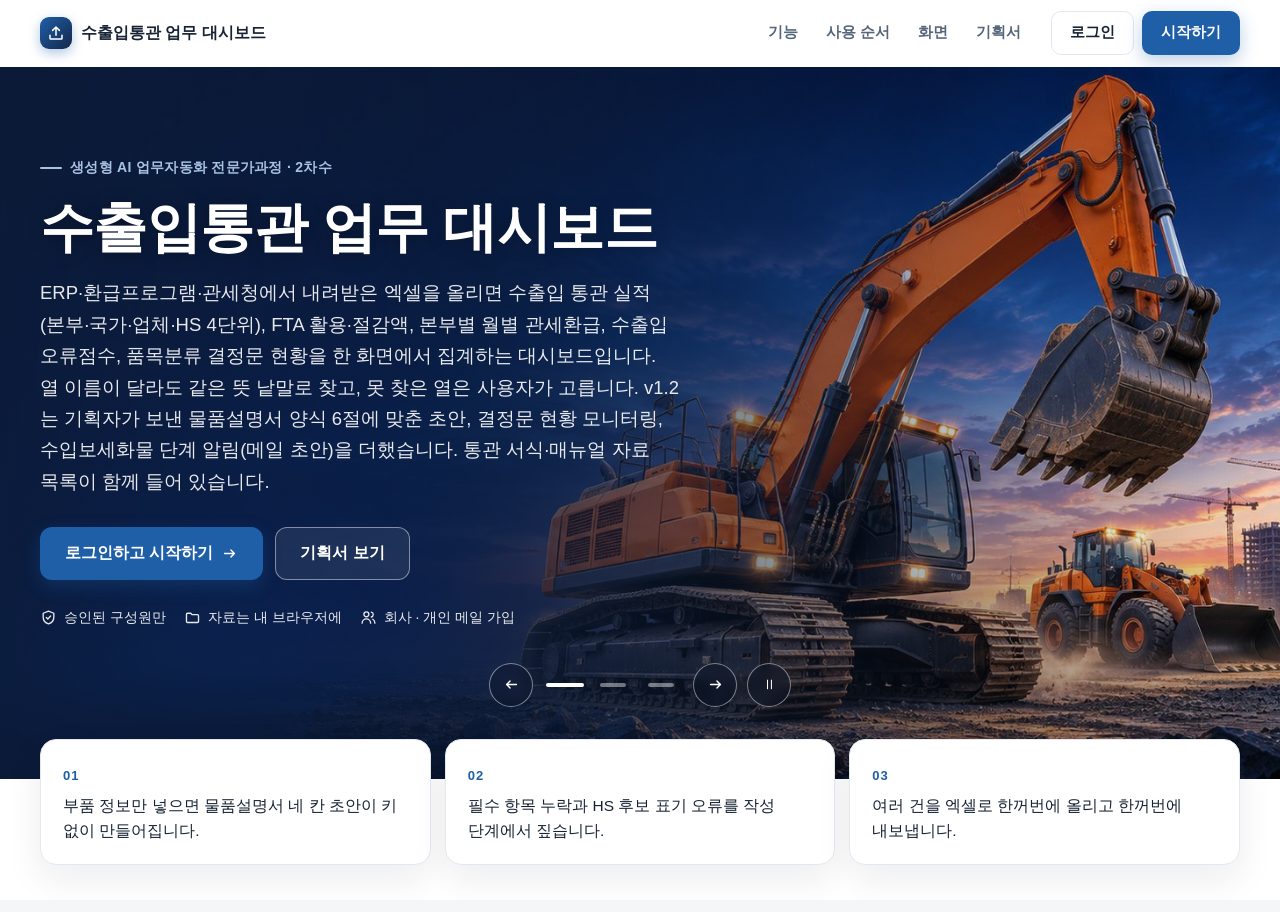
==== index.html @ e9806c6c "마무리: 로그인 · 게시판 · 첫 화면(판 2026-11-13.1) · 개발 자료 전체 Co-Authored-By: Claude Fable 5.2 <noreply@anthropic" ====
<!DOCTYPE html>
<html lang="ko">
<head>
<meta charset="UTF-8">
<meta name="viewport" content="width=device-width, initial-scale=1.0">
<title>물품설명서 작성 자동화 — 품목분류 질의용 초안</title>
<meta name="description" content="부품 정보를 입력하거나 엑셀로 여러 건 올리면 품목분류 질의용 물품설명서(품명 / 구조 및 형태 / 기능 및 용도 / 성분(함량) 및 제조공정 / 제출서류 목록 / 품목분류 의견) 초안을 만들고 누락 항목을 점검합니다. 파일은 브라우저 안에서만 처리합니다.">
<link rel="icon" href="favicon.svg" type="image/svg+xml">
<link rel="canonical" href="https://aebonlee.github.io/build-2611-07/">
<meta name="robots" content="index,follow">
<meta property="og:type" content="website">
<meta property="og:site_name" content="생성형 AI 업무자동화 전문가과정 · 2차수">
<meta property="og:url" content="https://aebonlee.github.io/build-2611-07/">
<meta property="og:title" content="물품설명서 작성 자동화 — 생성형 AI 업무자동화 전문가과정 2차수">
<meta property="og:description" content="부품 정보를 넣으면 품목분류 질의용 물품설명서 초안과 누락 점검, 인쇄용 양식·엑셀을 만듭니다.">
<meta property="og:image" content="https://aebonlee.github.io/build-2611-07/og-index.png">
<meta property="og:image:width" content="1200">
<meta property="og:image:height" content="630">
<meta property="og:locale" content="ko_KR">
<meta name="twitter:card" content="summary_large_image">
<link rel="stylesheet" href="css/style.css">
<link rel="stylesheet" href="css/app.css">
<!-- auth-kit: 로그인 전에는 도구 화면을 감춘다(js/auth.js 가 판정 뒤 푼다) -->
<script>document.documentElement.classList.add('auth-lock')</script>
<link rel="stylesheet" href="css/auth.css?v=2026-11-13.1">
<link rel="stylesheet" href="css/board.css?v=2026-11-13.1">
<link rel="stylesheet" href="css/kit-build.css?v=2026-11-13.1">
<!-- /auth-kit -->
</head>
<body>

<nav class="topnav" aria-label="주요 메뉴">
  <div class="topnav-inner">
    <a class="topnav-brand" href="dashboard.html">수출입통관 업무 대시보드 <small>build-2611-07 · 기획 최창섭</small></a>
    <ul class="topnav-links">
      <li><a href="dashboard.html">대시보드</a></li>
      <li><a href="tracking.html">화물 추적</a></li>
      <li><a href="errors.html">오류점수</a></li>
      <li><a href="index.html" class="active" aria-current="page">물품설명서</a></li>
      <li><a href="library.html">자료 목록</a></li>
      <li><a href="guide.html">사용법</a></li>
      <li><a href="plan.html">기획서</a></li>
    </ul>
  </div>
</nav>

<header class="hero"><div class="wrap">
  <div class="eyebrow">생성형 AI 업무자동화 전문가과정 · 2차수 · 프로젝트 07</div>
  <h1>물품설명서 작성 자동화</h1>
  <p>부품 정보를 넣거나 엑셀로 여러 건 올리면 <b>품목분류 질의용 물품설명서</b> 초안을 만듭니다.
     물품설명서 양식 6절(품명 / 구조 및 형태 / 기능 및 용도 / 성분(함량) 및 제조공정 / 제출서류 목록 / 품목분류 의견)에 맞춰 초안을 채우고 <b>빠진 정보</b>를 짚어 줍니다.
     HS 코드는 <b>후보</b>로만 적습니다. 최종 판단은 담당자가 합니다.</p>
</div></header>

<main><div class="wrap">

<div class="note lead-link" id="lead-dash"><b>수출입통관 업무 대시보드</b> — ERP·환급·관세청 엑셀을 올려 수출입 통관 실적, FTA 절감액, 관세환급, 오류점수, 품목분류 결정문 현황을 한 화면에서 봅니다.
  <a href="dashboard.html">대시보드 열기</a> · <a href="dashboard.html#example" id="go-dash-sample">예제 대시보드 바로 보기</a> · <a href="tracking.html">v1.2 수입보세화물 추적(단계 알림 메일 초안)</a> · <a href="library.html">통관 서식·매뉴얼 자료 목록</a></div>

<section id="s-input" class="card">
  <h2 style="margin-top:0">1. 부품 정보를 넣으세요</h2>
  <p class="sub">엑셀(.xlsx) 한 장에 부품 한 건이 한 줄입니다. 양식을 내려받아 채우거나, 예제로 먼저 해 보세요.</p>
  <label class="drop" id="drop">
    <input type="file" id="file" accept=".xlsx,.xls,.csv">
    <b>엑셀 파일을 끌어다 놓거나 눌러서 고르세요</b>
    <span>파일은 서버로 올라가지 않습니다 · 브라우저 안에서만 처리합니다</span>
  </label>
  <div class="btnrow">
    <button class="btn primary" id="btn-sample">예제로 해보기</button>
    <button class="btn" id="btn-template">빈 양식 내려받기</button>
    <button class="btn" id="btn-new">한 건 직접 입력</button>
  </div>
  <div id="data-status"></div>
  <div id="items"></div>
</section>

<section id="s-draft" class="card" hidden>
  <h2 style="margin-top:0">2. 물품설명서 초안</h2>
  <div class="ctrl">
    <label>부품 <select id="pick"></select></label>
    <span class="sub" id="pick-info"></span>
  </div>
  <div id="check"></div>

  <details class="box" id="edit-box">
    <summary>부품 정보 고치기</summary>
    <div class="fgrid" id="fields"></div>
  </details>

  <details class="box">
    <summary>문체 맞추기 — 과거 작성 사례 붙여넣기</summary>
    <p class="sub">예전에 쓴 물품설명서 문장을 붙여 넣으면 문장 끝맺음(…입니다 / …이다 / …임·함)을 따라 씁니다.
       내용은 옮기지 않고 문체만 참고합니다.</p>
    <textarea id="example" rows="5" placeholder="예: 본 물품은 굴착기 붐에 장착되는 실린더 커버임. 강판을 프레스 성형 후 도장함."></textarea>
    <div class="ctrl">
      <label>문체 <select id="style">
        <option value="auto">사례에서 자동</option>
        <option value="nida">…입니다</option>
        <option value="ida">…이다</option>
        <option value="ham">…임·함</option>
      </select></label>
      <span class="sub" id="style-info"></span>
      <button class="btn" id="btn-ex-sample" type="button">가상 사례 넣어 보기</button>
    </div>
  </details>

  <details class="box">
    <summary>양식 칸 이름 바꾸기</summary>
    <p class="sub">기본 칸 이름은 기획자가 보낸 물품설명서 양식(2026-11-04)의 6절 가운데 2~6절입니다(1절 품명은 머리글로 찍습니다). 공식 서식을 이 도구가 정한 것은 아닙니다.
       양식이 바뀌면 칸 이름을 여기서 바꿀 수 있습니다. 바꾼 이름은 이 브라우저에 저장됩니다.</p>
    <div class="fgrid" id="labels"></div>
    <div class="btnrow"><button class="btn" id="btn-labels-reset" type="button">기본 이름으로</button></div>
  </details>

  <div id="sections"></div>
</section>

<section id="s-ai" class="card" hidden>
  <h2 style="margin-top:0">3. AI 로 다듬기 (선택)</h2>
  <p class="sub">키가 없어도 위 규칙 초안은 그대로 씁니다. AI 는 문장을 다듬고 빠진 정보를 짚는 보조입니다.</p>
  <div class="ctrl">
    <label>제공자 <select id="ai-provider">
      <option value="openai">OpenAI · gpt-4o-mini</option>
      <option value="anthropic">Anthropic · claude-haiku-5-5</option>
    </select></label>
    <label>API 키 <input type="password" id="ai-key" autocomplete="off" placeholder="sk-…"></label>
    <span class="sub">키는 이 브라우저에만 저장됩니다.</span>
  </div>
  <div class="warn">
    <b>보내기 전에 확인하세요.</b> 지금 고른 부품의 정보와 초안, 붙여 넣은 사례가 외부 AI 서비스로 전송됩니다.
    사내 보안 규정상 외부 전송이 허용된 자료인지 먼저 확인해 주세요.
    <label class="chk"><input type="checkbox" id="ai-agree"> 외부로 보내도 되는 자료임을 확인했습니다</label>
  </div>
  <div class="btnrow"><button class="btn primary" id="btn-ai" disabled>이 부품 AI 로 다듬기</button></div>
  <div id="ai-out"></div>
</section>

<section id="s-out" class="card" hidden>
  <h2 style="margin-top:0">4. 내보내기</h2>
  <p class="sub">고친 문장과 반영한 AI 문장이 그대로 들어갑니다. 누락 항목과 확인할 점도 함께 남습니다.</p>
  <div class="btnrow">
    <button class="btn green" id="btn-xlsx">엑셀로 내보내기</button>
    <button class="btn green" id="btn-docx">워드(.docx)로 내보내기</button>
    <button class="btn" id="btn-preview">인쇄용 양식 보기 (전체)</button>
    <button class="btn" id="btn-print">인쇄하기</button>
  </div>
  <label class="chk" style="display:flex;gap:8px;align-items:center;margin:10px 0 0;font-size:13.5px"><input type="checkbox" id="docx-guide" checked> 워드 파일에 양식의 작성 안내 줄(☞ …)을 넣기</label>
  <p class="sub" style="margin-top:6px">워드 파일은 보내 주신 물품설명서 양식과 같은 짜임(제목 · 1~6절 · 작성 안내)이며 부품마다 새 쪽에서 시작합니다. 받은 뒤 사진 · 도면을 붙이고 문장을 다듬어 쓰세요.</p>
  <div id="preview" class="preview"></div>
</section>

</div></main>

<footer><div class="wrap">
  생성형 AI 업무자동화 전문가과정 2차수 · 프로젝트 07 · 기획 최창섭 ·
  예제 데이터는 실제 사내 데이터가 아닙니다 · 품목분류 의견은 초안이며 최종 판단은 담당자가 합니다.
</div></footer>

<script src="lib/xlsx.full.min.js"></script>
<script src="js/engine.js"></script>
<script src="js/app.js"></script>
<!-- auth-kit: 로그인 · 사용 신청 · 승인 · 게시판(키트 정본 data10-00/kit/auth, 적용 build-2611-00/tools/kit) -->
<script src="vendor/supabase.js?v=2026-11-13.1"></script>
<script src="js/auth-config.js?v=2026-11-13.1"></script>
<script src="js/kit-build.js?v=2026-11-13.1"></script>
<script src="js/board.js?v=2026-11-13.1"></script>
<script src="js/auth.js?v=2026-11-13.1"></script>
<!-- /auth-kit -->
</body>
</html>
---- css/style.css ----
:root{
  --bg:#f4f6f8; --card:#fff; --ink:#152232; --sub:#5b6b7b; --line:#dde4ea;
  --brand:#154b6e; --brand-deep:#0d3350; --accent:#0b6e99;
  --ok:#0a6045; --warn:#7a4f00; --danger:#c8341f;
  --wrap:1320px; --pad:24px;
}
@media (max-width:640px){ :root{ --pad:16px; } }
*{box-sizing:border-box; margin:0; padding:0;}
html,body{background:var(--bg); color:var(--ink);
  font-family:"Pretendard","Apple SD Gothic Neo","Malgun Gothic",sans-serif;}
body{font-size:15px; line-height:1.65; word-break:keep-all; overflow-wrap:break-word;}

/* 상단 바는 고정 — 표를 아래로 훑는 동안에도 조작부가 보여야 한다.
   sticky 가 아니라 fixed 다: 조상에 overflow 가 걸리면 sticky 는 조용히 죽는다. */
.topnav{position:fixed; top:0; left:0; right:0; z-index:40;
  background:var(--brand-deep); border-bottom:1px solid rgba(255,255,255,.12);}
.topnav-inner{display:flex; align-items:center; justify-content:space-between;
  gap:20px; max-width:var(--wrap); margin:0 auto; padding:0 var(--pad); min-height:56px;}
.topnav-brand{display:flex; align-items:center; min-height:56px; color:#fff;
  font-weight:750; font-size:14.5px; text-decoration:none; white-space:nowrap;}
.topnav-brand small{font-weight:400; opacity:.7; font-size:12px; margin-left:8px;}
.topnav-links{display:flex; align-items:center; gap:2px; list-style:none; margin:0; padding:0;
  overflow-x:auto; scrollbar-width:none;}
.topnav-links::-webkit-scrollbar{display:none;}
.topnav-links a{display:flex; align-items:center; min-height:56px; padding:0 12px;
  color:rgba(255,255,255,.82); text-decoration:none; font-size:13.5px; font-weight:600;
  white-space:nowrap; border-bottom:2px solid transparent;}
.topnav-links a:hover{color:#fff;}
.topnav-links a.active{color:#fff; border-bottom-color:#7ec8a0;}
@media (max-width:860px){
  .topnav-inner{gap:10px; padding:0 14px; min-height:52px;}
  .topnav-brand{min-height:52px; font-size:13.5px;} .topnav-brand small{display:none;}
  .topnav-links a{min-height:52px; padding:0 9px; font-size:13px;}
}

.hero{background:linear-gradient(180deg,var(--brand-deep),var(--brand)); color:#fff;
  padding:52px 0 38px; margin-top:56px;}
@media (max-width:860px){ .hero{margin-top:52px; padding:38px 0 28px;} }
.hero .eyebrow{font-size:12.5px; letter-spacing:.08em; opacity:.75; margin-bottom:9px;}
.hero h1{font-size:27px; line-height:1.3; font-weight:750; margin-bottom:11px;}
.hero p{max-width:66ch; color:rgba(255,255,255,.86); font-size:14.5px;}
main{padding:34px 0 60px;}
.wrap{max-width:var(--wrap); margin:0 auto; padding:0 var(--pad);}

h2{font-size:19px; font-weight:700; margin:32px 0 8px;}
main > .wrap > :first-child{margin-top:0;}
p{margin:0 0 13px;} .sub{color:var(--sub); font-size:14px;}
code{font-family:ui-monospace,SFMono-Regular,Menlo,monospace; font-size:.92em;
  background:#eef2f6; border-radius:4px; padding:1px 5px;}

.card{background:var(--card); border:1px solid var(--line); border-radius:12px;
  padding:22px 24px; margin-bottom:18px;}
.drop{display:block; border:2px dashed #93a7bd; border-radius:12px; background:#fbfdff;
  padding:30px 20px; text-align:center; cursor:pointer; transition:border-color .15s,background .15s;}
.drop:hover,.drop.over{border-color:var(--accent); background:#f0f8fc;}
.drop b{display:block; font-size:15.5px; margin-bottom:5px;}
.drop span{color:var(--sub); font-size:13.5px;}
input[type=file]{display:none;}

.btn{display:inline-flex; align-items:center; justify-content:center; gap:6px;
  min-height:42px; padding:0 18px; border-radius:9px; border:1px solid var(--line);
  background:#fff; color:var(--ink); font-size:14px; font-weight:650; cursor:pointer;}
.btn:hover{border-color:#9fb2c4;}
.btn.primary{background:var(--brand); border-color:var(--brand); color:#fff;}
.btn.primary:hover{background:var(--brand-deep);}
.btn.green{background:var(--ok); border-color:var(--ok); color:#fff;}
.btn:disabled{opacity:.45; cursor:not-allowed;}
.btnrow{display:flex; flex-wrap:wrap; gap:8px; margin-top:14px;}

.note{border-left:4px solid var(--accent); background:#eef6fa; color:#0b3a4f;
  padding:13px 15px; border-radius:8px; font-size:14px; margin:14px 0;}
.warn{border-left:4px solid var(--danger); background:#fdeae7; color:#7a1a0c;
  padding:13px 15px; border-radius:8px; font-size:14px; margin:14px 0;}
.ok{border-left:4px solid var(--ok); background:#e9f6f0; color:#08422a;
  padding:13px 15px; border-radius:8px; font-size:14px; margin:14px 0;}

.tablewrap{overflow-x:auto; border:1px solid var(--line); border-radius:10px; background:#fff; max-height:70vh;}
table{border-collapse:collapse; width:100%; font-size:13px;}
th,td{border-bottom:1px solid var(--line); padding:8px 11px; text-align:left; white-space:nowrap;}
th{background:#eef2f6; font-weight:700; position:sticky; top:0; z-index:1;}
tr:last-child td{border-bottom:0;}
td.num{text-align:right; font-variant-numeric:tabular-nums;}
td.mono{font-family:ui-monospace,SFMono-Regular,Menlo,monospace;}
tr.flag td{background:#fdf3f1;}
/* 계산으로 채운 값은 문서에 적혀 있던 값과 **신뢰도가 다르다.**
   같은 모양으로 두면 사람이 구분하지 못한 채 그대로 믿게 된다. */
td .calc{display:inline-block; margin-left:5px; font-size:10.5px; font-weight:700;
  color:#0b3a4f; background:#dceaf3; border-radius:4px; padding:1px 5px; vertical-align:middle;}
.rev{color:var(--danger); font-weight:650; white-space:normal; min-width:240px;}

.filelist{margin:13px 0 0; padding:0; list-style:none; font-size:13.5px;}
.filelist li{padding:6px 0; border-bottom:1px solid var(--line); color:var(--sub);
  display:flex; justify-content:space-between; gap:10px;}
.filelist li:last-child{border-bottom:0;}
.stats{display:flex; flex-wrap:wrap; gap:10px; margin:14px 0 0;}
.stat{background:#eef2f6; border-radius:9px; padding:9px 14px; font-size:13.5px;}
.stat b{font-size:17px; display:block; font-variant-numeric:tabular-nums;}
footer{border-top:1px solid var(--line); padding:24px 0 40px; color:var(--sub); font-size:13px;}
---- css/app.css ----
/* 이 앱 전용 — 공통 style.css 뒤에 읽는다 */
h3{font-size:16px; font-weight:700; margin:0;}
.ctrl{display:flex; flex-wrap:wrap; align-items:center; gap:10px 14px; margin:6px 0 12px; font-size:14px;}
.ctrl label{display:flex; flex-wrap:wrap; align-items:center; gap:6px;}
.ctrl input,.ctrl select,.fgrid input,.fgrid textarea,textarea{font:inherit; font-size:14px; padding:6px 8px; border:1px solid var(--line); border-radius:7px; background:#fff; max-width:100%;}
textarea{width:100%; line-height:1.6; resize:vertical;}
.ctrl input[type=password]{width:min(280px,100%);}
.note ul,.warn ul,.ul{margin:6px 0 0 18px;}

/* 목록 */
tr.pick{cursor:pointer;} tr.pick:hover td{background:#f0f8fc;}
tr.pick.on td{background:#e3f0f8; font-weight:650;}
.tag{display:inline-block; font-size:11.5px; font-weight:700; border-radius:5px; padding:1px 7px; background:#eef2f6; color:#33475b; white-space:nowrap;}
.tag.ok-t{background:#d6ecdf; color:#08422a;} .tag.bad-t{background:#f4b9ad; color:#7a1a0c;}
.tag.ai-t{background:#e7defa; color:#4a2e86;}

/* 접는 상자 */
.box{border:1px solid var(--line); border-radius:10px; padding:10px 14px; margin:10px 0; background:#fbfcfd;}
.box summary{cursor:pointer; font-weight:700; font-size:14.5px;}
.box[open] summary{margin-bottom:8px;}
.fgrid{display:grid; grid-template-columns:repeat(auto-fill,minmax(min(220px,100%),1fr)); gap:10px 12px; margin:8px 0;}
.fgrid label{display:flex; flex-direction:column; gap:4px; font-size:13px; color:var(--sub); min-width:0;}
.fgrid label small{color:var(--danger); font-weight:700;}
.fgrid label.wide{grid-column:1/-1;}
.fgrid label.miss input,.fgrid label.miss textarea{border-color:var(--danger); background:#fff7f5;}
.chk{display:flex; align-items:center; gap:6px; margin-top:8px; font-weight:650;}

/* 초안 칸 */
.sec{margin:16px 0;}
.sec-h{display:flex; flex-wrap:wrap; align-items:center; gap:8px; margin-bottom:6px;}
.sec-t{min-height:96px;}
.x{border:0; background:none; color:var(--danger); cursor:pointer; font-size:12.5px; text-decoration:underline;}
.ai-box{border:1px solid #cdbdf0; background:#faf8ff; border-radius:10px; padding:12px 16px; margin-top:12px;}
.ai-t-body{white-space:pre-wrap; font-family:inherit; font-size:14px; background:#fff; border:1px solid var(--line); border-radius:8px; padding:10px 12px; margin:0;}

/* 인쇄용 양식 */
.preview:empty{display:none;}
.preview{margin-top:16px;}
.doc{background:#fff; border:1px solid var(--line); border-radius:10px; padding:22px; margin-bottom:16px;}
.doc h1{font-size:21px; text-align:center; margin-bottom:4px;}
.doc-flag{text-align:center; color:#4a2e86; font-size:12.5px; font-weight:700;}
.doc-t{border:1.5px solid #152232; table-layout:fixed;}
.doc-t th,.doc-t td{border:1px solid #152232; white-space:normal; vertical-align:top; padding:8px 10px; font-size:13.5px;}
.doc-t th{width:18%; background:#eef2f6; position:static; text-align:center; vertical-align:middle;}
.doc-body{white-space:pre-line;}
.doc-foot{color:var(--sub); font-size:12px; margin-top:8px;}
@media (max-width:640px){ .doc{padding:12px;} .doc-t th{width:26%;} .doc-t th,.doc-t td{padding:6px; font-size:12.5px;} }

[hidden]{display:none !important;}

@media print{
  body{background:#fff;}
  .topnav,.hero,footer,#s-input,#s-draft,#s-ai,#s-out > :not(.preview){display:none !important;}
  main{padding:0;} .card{border:0; padding:0;}
  .doc{border:0; border-radius:0; padding:0; margin:0;}
}
---- css/auth.css ----
/* data10 로그인 키트 — 정본: data10-00/kit/auth/css/auth.css (사본을 직접 고치지 말 것)
   로그인 전 대문 · 사용 신청 · 승인 대기 · 구성원 관리 창. 클래스는 모두 ag- / auth- 로 시작해 도구 화면과 섞이지 않는다. */
:root {
  --ag-ink: #172334; --ag-sub: #55657a; --ag-line: #d6dee8; --ag-bg: #f3f6f9;
  --ag-navy: #13274b; --ag-navy-2: #0c1b36; --ag-brand: #1f5fa8; --ag-brand-d: #174a84;
  --ag-ok: #1b6e3a; --ag-ok-bg: #e5f3ea; --ag-err: #b3261e; --ag-err-bg: #fdecea; --ag-warn: #7a5200; --ag-warn-bg: #fff4d6;
  --ag-accent: #a9c2e2;
  --ag-pad: 20px;
}
@media (min-width: 640px) { :root { --ag-pad: 28px; } }
@media (min-width: 1024px) { :root { --ag-pad: 40px; } }

/* 로그인 전에는 도구 화면을 감춘다(자리는 그대로 — 그래프 폭 계산이 흔들리지 않게 visibility) */
html.auth-lock body > *:not(#authGate) { visibility: hidden; }
html.auth-lock body { overflow: hidden; }

.ag {
  position: fixed; inset: 0; z-index: 2000; overflow-y: auto; -webkit-overflow-scrolling: touch;
  background: var(--ag-bg); color: var(--ag-ink);
  font: 16px/1.65 Pretendard, 'Apple SD Gothic Neo', 'Malgun Gothic', 'Noto Sans KR', sans-serif;
  word-break: keep-all; overflow-wrap: break-word;
}
.ag[hidden] { display: none; }
.ag *, .ag *::before, .ag *::after, .ag-modal * { box-sizing: border-box; }

.ag-wrap {
  max-width: calc(1180px + 2 * var(--ag-pad)); margin: 0 auto; padding: 0 var(--ag-pad);
  display: grid; grid-template-columns: minmax(0, 1fr); gap: 0;
}
.ag-hero {
  background: linear-gradient(160deg, var(--ag-navy) 0%, var(--ag-navy-2) 100%); color: #fff;
  margin: 0 calc(-1 * var(--ag-pad)); padding: 36px var(--ag-pad) 32px;
}
.ag-side { padding: 24px 0 8px; }
@media (min-width: 960px) {
  .ag { background: linear-gradient(90deg, var(--ag-navy-2) 0, var(--ag-navy-2) 50%, var(--ag-bg) 50%); }
  .ag-wrap { grid-template-columns: minmax(0, 1fr) minmax(0, 1fr); min-height: calc(100vh - 48px); align-items: center; }
  .ag-hero { margin: 0; padding: 56px 48px 56px 0; background: none; min-height: 100%; display: flex; flex-direction: column; justify-content: center; }
  .ag-side { padding: 56px 0 56px 48px; }
}
.ag-eyebrow { margin: 0 0 10px; font-size: 13.5px; letter-spacing: .02em; color: var(--ag-accent); }
.ag-hero h1 { margin: 0 0 14px; font-size: clamp(26px, 3.6vw, 38px); line-height: 1.3; color: #fff; font-weight: 800; }
.ag-lead { margin: 0 0 24px; color: #d7e3f2; font-size: 16.5px; max-width: 640px; }
.ag-feats { list-style: none; margin: 0 0 24px; padding: 0; display: grid; grid-template-columns: minmax(0, 1fr); gap: 10px; }
@media (min-width: 640px) { .ag-feats { grid-template-columns: repeat(2, minmax(0, 1fr)); } }
.ag-feats li { border: 1px solid rgba(255, 255, 255, .14); border-radius: 12px; padding: 14px 16px; background: rgba(255, 255, 255, .05); }
.ag-feats b { display: block; color: #fff; font-size: 15.5px; margin-bottom: 4px; }
.ag-feats span { display: block; color: #c4d3e6; font-size: 14px; line-height: 1.55; }
.ag-flow-t { margin: 0 0 8px; font-size: 13.5px; color: #a9c2e2; }
.ag-flow ol { list-style: none; margin: 0; padding: 0; display: flex; flex-wrap: wrap; gap: 8px; }
.ag-flow li { display: inline-flex; align-items: center; gap: 8px; padding: 6px 12px 6px 6px; border-radius: 999px; background: rgba(255, 255, 255, .08); color: #e6eef8; font-size: 14px; }
.ag-n { display: inline-grid; place-items: center; width: 24px; height: 24px; border-radius: 50%; background: #fff; color: var(--ag-navy); font-weight: 700; font-size: 13px; }

.ag-card { background: #fff; border: 1px solid var(--ag-line); border-radius: 16px; padding: 26px 24px; box-shadow: 0 10px 30px rgba(15, 30, 55, .08); max-width: 460px; margin: 0 auto; }
.ag-card h2 { margin: 6px 0 8px; font-size: 21px; color: var(--ag-ink); }
.ag-card p { margin: 0 0 12px; }
.ag-sub { color: var(--ag-sub); font-size: 14.5px; }
.ag-tabs { display: flex; gap: 4px; padding: 4px; background: #eef2f6; border-radius: 10px; margin: 0 0 18px; }
.ag-tabs button { flex: 1; border: 0; background: transparent; padding: 9px 10px; border-radius: 8px; font: inherit; font-weight: 600; color: var(--ag-sub); cursor: pointer; }
.ag-tabs button[aria-selected="true"] { background: #fff; color: var(--ag-ink); box-shadow: 0 1px 3px rgba(0, 0, 0, .1); }
.ag-form { display: grid; gap: 12px; }
.ag-form label { display: grid; gap: 5px; font-size: 14px; font-weight: 600; color: var(--ag-ink); }
.ag-form small { font-weight: 400; color: var(--ag-sub); }
.ag-form input { font: inherit; font-size: 16px; font-weight: 400; padding: 10px 12px; border: 1px solid var(--ag-line); border-radius: 9px; background: #fff; color: var(--ag-ink); width: 100%; }
.ag-form input::placeholder { color: #8a97a8; font-weight: 400; }
.ag-form input:focus { outline: 2px solid var(--ag-brand); outline-offset: 1px; border-color: var(--ag-brand); }
.ag-btn { font: inherit; font-weight: 700; display: inline-flex; align-items: center; justify-content: center; gap: 6px; min-height: 44px; padding: 8px 16px;
  border-radius: 10px; border: 1px solid var(--ag-line); background: #fff; color: var(--ag-ink); cursor: pointer; width: 100%; }
.ag-btn:hover { border-color: var(--ag-brand); }
.ag-btn:disabled { opacity: .6; cursor: progress; }
.ag-primary { background: var(--ag-brand); border-color: var(--ag-brand); color: #fff; }
.ag-primary:hover { background: var(--ag-brand-d); }
.ag-kakao { background: #fee500; border-color: #fee500; color: #191600; }
.ag-or { display: flex; align-items: center; gap: 10px; color: var(--ag-sub); font-size: 13px; margin: 14px 0; }
.ag-or::before, .ag-or::after { content: ''; flex: 1; height: 1px; background: var(--ag-line); }
.ag-hint { margin: 14px 0 0 !important; color: var(--ag-sub); font-size: 13.5px; }
.ag-msg { margin: 12px 0 0 !important; font-size: 14px; min-height: 1em; color: var(--ag-sub); }
.ag-msg:empty { display: none; }
.ag-msg.is-err { color: var(--ag-err); background: var(--ag-err-bg); padding: 8px 12px; border-radius: 8px; }
.ag-msg.is-ok { color: var(--ag-ok); background: var(--ag-ok-bg); padding: 8px 12px; border-radius: 8px; }
.ag-link { border: 0; background: none; color: var(--ag-sub); text-decoration: underline; font: inherit; font-size: 14px; cursor: pointer; margin-top: 14px; padding: 6px 0; }
.ag-badge { display: inline-block; padding: 3px 10px; border-radius: 999px; background: var(--ag-warn-bg); color: var(--ag-warn); font-size: 13px; font-weight: 700; }
.ag-badge.is-off { background: var(--ag-err-bg); color: var(--ag-err); }
.ag-claim { margin-top: 16px; padding: 14px; border: 1px dashed var(--ag-line); border-radius: 10px; font-size: 14px; color: var(--ag-sub); }
.ag-foot { text-align: center; color: var(--ag-sub); font-size: 13px; margin: 0; padding: 14px var(--ag-pad) 22px; }
@media (min-width: 960px) { .ag-foot { color: #8fa3bd; text-align: left; max-width: calc(1180px + 2 * var(--ag-pad)); margin: 0 auto; } }

/* 상단 바 계정 칩 */
.auth-chip { display: flex; align-items: center; gap: 6px; margin-left: auto; flex-wrap: nowrap; font-size: 13.5px; }
.auth-chip.is-float { position: fixed; top: 10px; right: 10px; z-index: 1500; background: #fff; border: 1px solid var(--ag-line); border-radius: 999px; padding: 4px 6px 4px 12px; }
.auth-chip-name { max-width: 9em; overflow: hidden; text-overflow: ellipsis; white-space: nowrap; font-weight: 600; }
.auth-chip-btn { font: inherit; font-size: 13px; border: 1px solid var(--ag-line); background: #fff; color: var(--ag-ink); border-radius: 8px; padding: 5px 10px; cursor: pointer; white-space: nowrap; display: inline-flex; align-items: center; gap: 4px; }
.auth-chip-btn:hover { border-color: var(--ag-brand); color: var(--ag-brand); }
.auth-chip-n { display: inline-grid; place-items: center; min-width: 18px; height: 18px; padding: 0 5px; border-radius: 9px; background: var(--ag-err); color: #fff; font-size: 11.5px; font-weight: 700; }
.auth-chip-n[hidden] { display: none; }
@media (max-width: 639px) { .auth-chip-name { display: none; } }

/* 구성원 관리 창 */
.ag-modal { position: fixed; inset: 0; z-index: 2100; background: rgba(10, 20, 35, .5); display: flex; align-items: flex-start; justify-content: center; padding: 24px 12px; overflow-y: auto;
  font: 15px/1.6 Pretendard, 'Apple SD Gothic Neo', 'Malgun Gothic', sans-serif; color: var(--ag-ink); word-break: keep-all; overflow-wrap: break-word; }
.ag-modal[hidden] { display: none; }
.ag-panel { background: #fff; border-radius: 14px; width: 100%; max-width: 980px; padding: 20px 22px 24px; }
.ag-panel-h { display: flex; align-items: center; justify-content: space-between; gap: 12px; }
.ag-panel-h h2 { margin: 0; font-size: 20px; }
.ag-x { border: 0; background: none; font-size: 26px; line-height: 1; cursor: pointer; color: var(--ag-sub); padding: 4px 8px; }
.ag-panel .ag-tabs { max-width: 320px; margin: 12px 0; }
.ag-tablewrap { overflow-x: auto; }
.ag-table { width: 100%; border-collapse: collapse; font-size: 14.5px; }
.ag-table th, .ag-table td { text-align: left; vertical-align: top; padding: 10px 8px; border-bottom: 1px solid var(--ag-line); }
.ag-table th { background: #f1f4f8; font-size: 13.5px; white-space: nowrap; }
.ag-table small { color: var(--ag-sub); }
.ag-acts { display: flex; flex-wrap: wrap; gap: 6px; min-width: 150px; }
.ag-btn.ag-sm { width: auto; min-height: 34px; padding: 4px 10px; font-size: 13.5px; }
.ag-st { display: inline-block; padding: 1px 8px; border-radius: 999px; font-size: 12.5px; font-weight: 700; background: #eef2f6; color: var(--ag-sub); }
.ag-st.is-pending { background: var(--ag-warn-bg); color: var(--ag-warn); }
.ag-st.is-active { background: var(--ag-ok-bg); color: var(--ag-ok); }
.ag-st.is-disabled { background: var(--ag-err-bg); color: var(--ag-err); }
.ag-st.is-admin { background: #e6eef9; color: var(--ag-brand-d); }
/* 밝은 테마(plan.json landing.theme = "light") — 바탕은 --ag-bg, 글자는 --ag-ink, 강조는 --ag-accent */
.ag-light, .ag-light .ag-hero { background: var(--ag-bg); }
@media (min-width: 960px) { .ag.ag-light { background: var(--ag-bg); } }
.ag-light .ag-hero { color: var(--ag-ink); }
.ag-light .ag-hero h1 { color: var(--ag-navy); font-size: clamp(30px, 4.2vw, 46px); line-height: 1.25; }
.ag-light .ag-eyebrow { font-size: 16px; font-weight: 700; }
.ag-light .ag-lead { color: var(--ag-sub); font-size: 17px; }
.ag-light .ag-feats li { background: #fff; border-color: var(--ag-line); }
.ag-light .ag-feats b { color: var(--ag-ink); }
.ag-light .ag-feats span { color: var(--ag-sub); }
.ag-light .ag-flow-t { color: var(--ag-sub); }
.ag-light .ag-flow li { background: #fff; color: var(--ag-ink); border: 1px solid var(--ag-line); }
.ag-light .ag-n { background: var(--ag-navy); color: #fff; }
.ag-light .ag-primary { background: var(--ag-navy); border-color: var(--ag-navy); }
.ag-light .ag-primary:hover { background: var(--ag-navy-2); }
@media (min-width: 960px) { .ag-light .ag-foot { color: var(--ag-sub); } }
/* 대문 그림(SVG) — 현장 데이터 → 관리도. 색은 currentColor 하나로(테마마다 .ag-art color 만 바꾼다) */
.ag-hero { position: relative; overflow: hidden; }
.ag-hero > :not(.ag-art) { position: relative; z-index: 1; }
.ag-art { position: absolute; z-index: 0; pointer-events: none; color: #7fa6d6; opacity: .3;
  right: -40px; top: 8px; width: min(560px, 78%); height: auto; }
.ag-par { transition: transform .6s cubic-bezier(.2, .7, .2, 1); }
.ag-line { fill: none; stroke: currentColor; stroke-width: 2.5; stroke-linecap: round; }
.ag-ucl { stroke: currentColor; stroke-width: 1; stroke-dasharray: 5 6; opacity: .55; }
.ag-lbl { fill: currentColor; font-size: 12px; opacity: .7; font-family: inherit; }
.ag-pt { fill: var(--ag-navy-2); stroke: currentColor; stroke-width: 2; }
.ag-ring { fill: none; stroke: currentColor; stroke-width: 2; transform-box: fill-box; transform-origin: center; opacity: 0; }
@media (max-width: 639px) { .ag-art { width: 92%; right: -24px; top: 0; opacity: .28; } .ag-lbl { display: none; } }
/* 데스크톱: 왼쪽 칸 맨 아래 띠(내용과 겹치지 않게 그만큼 아래 여백을 둔다) */
@media (min-width: 960px) {
  .ag-hero { padding-bottom: 210px; }
  .ag-art { top: auto; bottom: 34px; left: 0; right: 32px; width: auto; max-width: 600px; opacity: .55; }
}
.ag-light .ag-art { color: var(--ag-navy); opacity: .26; }
.ag-light .ag-pt { fill: var(--ag-bg); }

/* 「이렇게 씁니다」 단계 — 차례로 밝아진다(그림의 점과 함께) */
.ag-flow li { transition: background-color .35s, box-shadow .35s, color .35s; }
.ag-flow li.is-on { background: rgba(255, 255, 255, .18); box-shadow: inset 0 0 0 1px rgba(255, 255, 255, .45); color: #fff; }
.ag-light .ag-flow li.is-on { background: #fff; box-shadow: inset 0 0 0 1.5px var(--ag-navy); color: var(--ag-navy); }

/* 효과 — .ag-fx 는 JS 가 처음 한 번만 붙인다(모션 최소화면 붙이지 않음). 효과가 없어도 모든 내용은 보인다. */
@keyframes agDraw { to { stroke-dashoffset: 0; } }
@keyframes agFade { from { opacity: 0; } }
@keyframes agUp { from { opacity: 0; transform: translateY(12px); } }
@keyframes agPop { from { opacity: 0; transform: scale(.4); } }
@keyframes agPulse { 0% { opacity: .85; transform: scale(.6); } 100% { opacity: 0; transform: scale(2.2); } }
.ag-fx .ag-line { stroke-dasharray: 1; stroke-dashoffset: 1; animation: agDraw 1.8s cubic-bezier(.4, 0, .2, 1) .2s forwards; }
.ag-fx .ag-area { animation: agFade 1.2s ease 1s both; }
.ag-fx .ag-pt { transform-box: fill-box; transform-origin: center; animation: agPop .45s cubic-bezier(.2, .9, .3, 1.4) var(--d, 1s) both; }
.ag-fx .ag-eyebrow, .ag-fx .ag-hero h1, .ag-fx .ag-lead { animation: agUp .6s ease both; }
.ag-fx .ag-hero h1 { animation-delay: .08s; } .ag-fx .ag-lead { animation-delay: .16s; }
.ag-fx .ag-feats li { animation: agUp .55s ease both; }
.ag-fx .ag-feats li:nth-child(1) { animation-delay: .28s; } .ag-fx .ag-feats li:nth-child(2) { animation-delay: .36s; }
.ag-fx .ag-feats li:nth-child(3) { animation-delay: .44s; } .ag-fx .ag-feats li:nth-child(4) { animation-delay: .52s; }
.ag-fx .ag-flow { animation: agUp .55s ease .62s both; }
.ag-fx .ag-card { animation: agUp .6s ease .18s both; }
.ag-ring { animation: agPulse 2.4s ease-out infinite; }
.ag-feats li { transition: border-color .25s, background-color .25s; }
.ag-feats li:hover { border-color: rgba(255, 255, 255, .32); background: rgba(255, 255, 255, .08); }
.ag-light .ag-feats li:hover { border-color: var(--ag-navy); background: #fff; }

/* ───────── 대문 사진 ───────── */
.ag-sr { position: absolute !important; width: 1px; height: 1px; overflow: hidden; clip: rect(0 0 0 0); white-space: nowrap; }
/* banner: 완성 그림을 위에 그대로(잘리지 않게), 아래에 기능 · 로그인 */
.ag.ag-has-banner { background: var(--ag-bg); }
.ag-banner { background: var(--ag-navy-2); display: flex; justify-content: center; }
.ag-banner { cursor: pointer; }
.ag-banner img { display: block; width: 100%; max-width: 1600px; height: auto; max-height: 72vh; object-fit: contain; }
/* 데스크톱: 그림 아래로 로그인 카드가 첫 화면에 걸리게 높이를 줄인다 */
@media (min-width: 960px) { .ag-banner img { max-height: 52vh; } }
.ag-banner:focus-visible { outline: 3px solid var(--ag-brand); outline-offset: -3px; }
.ag-wrap-banner { padding-top: 24px; padding-bottom: 8px; }
.ag-has-banner .ag-hero-sub { background: none; color: var(--ag-ink); margin: 0; padding: 0 0 8px; }
.ag-has-banner .ag-feats li { background: #fff; border-color: var(--ag-line); }
.ag-has-banner .ag-feats b { color: var(--ag-ink); } .ag-has-banner .ag-feats span { color: var(--ag-sub); }
.ag-has-banner .ag-flow-t { color: var(--ag-sub); }
.ag-has-banner .ag-flow li { background: #fff; color: var(--ag-ink); border: 1px solid var(--ag-line); }
.ag-has-banner .ag-flow li.is-on { box-shadow: inset 0 0 0 1.5px var(--ag-brand); color: var(--ag-brand-d); }
.ag-has-banner .ag-n { background: var(--ag-navy); color: #fff; }
@media (min-width: 960px) {
  .ag-wrap-banner { min-height: 0; align-items: start; padding-top: 32px; }
  .ag-has-banner .ag-hero-sub { padding: 8px 40px 24px 0; min-height: 0; }
  .ag-has-banner .ag-side { padding: 8px 0 24px 40px; }
  .ag-has-banner .ag-foot { color: var(--ag-sub); }
}
/* cover: 사진 위에 대표색을 덮는다(글자 대비를 위해 왼쪽을 더 짙게) */
.ag-hero.ag-cover { background:
  linear-gradient(100deg, color-mix(in srgb, var(--ag-navy-2) 94%, transparent) 0%, color-mix(in srgb, var(--ag-navy) 82%, transparent) 55%, color-mix(in srgb, var(--ag-navy) 45%, transparent) 100%),
  var(--ag-photo) center / cover no-repeat, var(--ag-navy-2); }
@media (min-width: 960px) {
  .ag.ag-has-cover { background: linear-gradient(90deg, var(--ag-navy-2) 0, var(--ag-navy-2) 50%, var(--ag-bg) 50%); }
  .ag-has-cover .ag-wrap { max-width: none; padding-left: 0; }
  .ag-has-cover .ag-hero.ag-cover { margin: 0; padding: 56px 48px 56px max(var(--ag-pad), calc((100vw - 1180px) / 2)); min-height: 100vh; }
}

@media (prefers-reduced-motion: reduce) {
  .ag *, .ag-modal * { transition: none !important; animation: none !important; }
  .ag-ring { opacity: .6; }
}

/* ═════════ 홈페이지 모드(로그인 전) — hp-* ═════════
   색은 과제마다 --ag-navy · --ag-navy-2 · --ag-brand · --ag-brand-d · --ag-accent 로 바뀐다(plan.json landing.colors). */
.ag.ag-home { background: #fff; color: var(--ag-ink); scroll-behavior: smooth; }
@media (min-width: 960px) { .ag.ag-home { background: #fff; } }
.ag-home.hp-modal-open { overflow: hidden; }
.hp { --hp-pad: var(--ag-pad); --hp-max: 1200px; --hp-soft: #f4f7fb; --hp-line: #e2e8f0; font-size: 16px; }
.hp-in { max-width: calc(var(--hp-max) + 2 * var(--hp-pad)); margin: 0 auto; padding: 0 var(--hp-pad); }
.hp a { color: inherit; }
.hp h1, .hp h2, .hp h3 { margin: 0; letter-spacing: -0.01em; }
.hp-ic { width: 24px; height: 24px; fill: none; stroke: currentColor; stroke-width: 1.7; stroke-linecap: round; stroke-linejoin: round; flex: none; }
.hp-ic-s { width: 17px; height: 17px; fill: none; stroke: currentColor; stroke-width: 1.9; stroke-linecap: round; stroke-linejoin: round; flex: none; }

/* 머리글 */
.hp-nav { position: sticky; top: 0; z-index: 30; background: rgba(255, 255, 255, .92); backdrop-filter: saturate(1.4) blur(10px); border-bottom: 1px solid transparent; transition: border-color .2s, box-shadow .2s; }
.hp-nav.is-scrolled { border-bottom-color: var(--hp-line); box-shadow: 0 6px 20px rgba(15, 30, 55, .06); }
.hp-nav-in { display: flex; align-items: center; gap: 18px; min-height: 66px; }
.hp-brand { display: flex; align-items: center; gap: 12px; text-decoration: none; min-width: 0; flex: 1 1 auto; }
.hp-logo { height: 30px; width: auto; display: block; }
.hp-wordmark { display: inline-flex; flex-direction: column; line-height: 1.05; font-weight: 800; font-size: 18px; color: var(--ag-navy); white-space: nowrap; }
.hp-wordmark small { font-size: 10.5px; font-weight: 700; letter-spacing: .14em; color: var(--ag-sub); margin-top: 3px; }
.hp-div { width: 1px; height: 26px; background: var(--hp-line); flex: none; }
.hp-tool { display: inline-flex; align-items: center; gap: 9px; min-width: 0; }
.hp-mark { display: inline-grid; place-items: center; width: 32px; height: 32px; border-radius: 9px; flex: none;
  background: linear-gradient(135deg, var(--ag-brand), var(--ag-navy)); color: #fff; box-shadow: 0 4px 12px color-mix(in srgb, var(--ag-brand) 35%, transparent); }
.hp-mark-ic { width: 18px; height: 18px; fill: none; stroke: currentColor; stroke-width: 2; stroke-linecap: round; stroke-linejoin: round; }
.hp-tool-t { font-weight: 700; font-size: 15.5px; color: var(--ag-ink); white-space: nowrap; overflow: hidden; text-overflow: ellipsis; }
.hp-links { display: none; gap: 4px; }
.hp-links a { text-decoration: none; color: var(--ag-sub); font-weight: 600; font-size: 14.5px; padding: 8px 12px; border-radius: 8px; }
.hp-links a:hover { color: var(--ag-ink); background: var(--hp-soft); }
.hp-acts { display: flex; gap: 8px; flex: none; }
@media (min-width: 1024px) { .hp-links { display: flex; } }
@media (max-width: 639px) { .hp-wordmark small, .hp-div, .hp-tool-t { display: none; } .hp-acts .hp-ghost { display: none; } }

/* 단추 */
.hp-btn { font: inherit; font-weight: 700; font-size: 14.5px; display: inline-flex; align-items: center; justify-content: center; gap: 8px;
  min-height: 42px; padding: 9px 18px; border-radius: 10px; border: 1px solid transparent; cursor: pointer; text-decoration: none; white-space: nowrap; transition: background-color .2s, border-color .2s, transform .15s, box-shadow .2s; }
.hp-btn:focus-visible { outline: 3px solid color-mix(in srgb, var(--ag-brand) 45%, transparent); outline-offset: 2px; }
.hp-lg { min-height: 50px; padding: 12px 24px; font-size: 16px; border-radius: 12px; }
.hp-primary { background: var(--ag-brand); color: #fff; box-shadow: 0 6px 18px color-mix(in srgb, var(--ag-brand) 30%, transparent); }
.hp-primary:hover { background: var(--ag-brand-d); transform: translateY(-1px); }
.hp-ghost { background: transparent; color: var(--ag-ink); border-color: var(--hp-line); }
.hp-ghost:hover { border-color: var(--ag-brand); color: var(--ag-brand-d); }
.hp-line { background: rgba(255, 255, 255, .08); color: #fff; border-color: rgba(255, 255, 255, .45); }
.hp-line:hover { background: rgba(255, 255, 255, .16); }

/* 히어로 */
.hp-hero { position: relative; overflow: hidden; color: #fff;
  background: radial-gradient(1200px 520px at 85% 15%, color-mix(in srgb, var(--ag-brand) 55%, transparent), transparent 60%),
              linear-gradient(160deg, var(--ag-navy) 0%, var(--ag-navy-2) 100%); }
.hp-hero::after { content: ''; position: absolute; inset: 0; pointer-events: none; opacity: .18;
  background-image: radial-gradient(rgba(255, 255, 255, .55) 1px, transparent 1.2px); background-size: 26px 26px;
  -webkit-mask-image: linear-gradient(180deg, #000 0%, transparent 85%); mask-image: linear-gradient(180deg, #000 0%, transparent 85%); }
.hp-cover { background: linear-gradient(100deg, color-mix(in srgb, var(--ag-navy-2) 95%, transparent) 0%, color-mix(in srgb, var(--ag-navy) 86%, transparent) 50%, color-mix(in srgb, var(--ag-navy) 55%, transparent) 100%), var(--hp-photo) center / cover no-repeat, var(--ag-navy-2); }
.hp-hero-in { position: relative; z-index: 1; display: grid; grid-template-columns: minmax(0, 1fr); gap: 40px; padding-top: 56px; padding-bottom: 64px; align-items: center; }
@media (min-width: 1024px) { .hp-hero-in { grid-template-columns: minmax(0, 1fr) minmax(0, 1.08fr); gap: 56px; padding-top: 84px; padding-bottom: 96px; min-height: min(78vh, 760px); } }
.hp-eyebrow { display: inline-flex; align-items: center; gap: 8px; margin: 0 0 16px; font-size: 14px; font-weight: 700; letter-spacing: .02em; color: var(--ag-accent); }
.hp-eyebrow::before { content: ''; width: 22px; height: 2px; background: currentColor; border-radius: 2px; }
.hp-hero h1 { font-size: clamp(30px, 4.6vw, 54px); line-height: 1.18; font-weight: 800; color: #fff; }
.hp-lead { margin: 18px 0 0; font-size: clamp(16px, 1.5vw, 18.5px); line-height: 1.7; color: rgba(255, 255, 255, .84); max-width: 640px; }
.hp-cta-row { display: flex; flex-wrap: wrap; gap: 12px; margin-top: 30px; }
.hp-trust-chips { list-style: none; padding: 0; margin: 26px 0 0; display: flex; flex-wrap: wrap; gap: 8px 18px; }
.hp-trust-chips li { display: inline-flex; align-items: center; gap: 7px; font-size: 14px; color: rgba(255, 255, 255, .78); }
.hp-hero-vis { position: relative; }
.hp-frame { margin: 0; border-radius: 14px; overflow: hidden; background: #fff; box-shadow: 0 30px 70px rgba(5, 12, 30, .45), 0 0 0 1px rgba(255, 255, 255, .12); }
.hp-frame-bar { display: flex; align-items: center; gap: 6px; height: 34px; padding: 0 14px; background: #eef2f7; border-bottom: 1px solid #dfe5ee; }
.hp-frame-bar i { width: 10px; height: 10px; border-radius: 50%; background: #cfd7e2; }
.hp-frame-bar i:nth-child(1) { background: #ff6159; } .hp-frame-bar i:nth-child(2) { background: #ffbd2e; } .hp-frame-bar i:nth-child(3) { background: #28c941; }
.hp-frame-bar span { margin-left: 10px; font-size: 12px; color: #6b7a8c; background: #fff; border-radius: 6px; padding: 2px 10px; overflow: hidden; text-overflow: ellipsis; white-space: nowrap; }
.hp-frame img { display: block; width: 100%; height: auto; max-height: 520px; object-fit: cover; object-position: top left; }
.hp-photo { margin: 0; border-radius: 18px; overflow: hidden; box-shadow: 0 30px 70px rgba(5, 12, 30, .45), 0 0 0 1px rgba(255, 255, 255, .12); aspect-ratio: 16 / 10; }
.hp-photo img { width: 100%; height: 100%; object-fit: cover; display: block; }
.hp-art { color: color-mix(in srgb, var(--ag-accent) 70%, #fff); opacity: .9; }
.hp-art .ag-art { position: static; width: 100%; opacity: 1; }
.hp-float { position: absolute; display: flex; align-items: center; gap: 10px; padding: 11px 16px; border-radius: 12px; background: #fff; color: var(--ag-ink);
  font-weight: 700; font-size: 14px; box-shadow: 0 14px 34px rgba(5, 12, 30, .28); max-width: 260px; }
.hp-float .hp-ic { color: var(--ag-brand); width: 22px; height: 22px; }
.hp-float-1 { left: -18px; bottom: 28px; } .hp-float-2 { right: -14px; top: -16px; }
@media (max-width: 1023px) { .hp-float { display: none; } }

/* 배너(완성 그림) */
.hp-banner { background: var(--ag-navy-2); }
.hp-banner-btn { display: block; width: 100%; padding: 0; border: 0; background: none; cursor: pointer; }
.hp-banner img { display: block; width: 100%; max-width: 1680px; margin: 0 auto; height: auto; max-height: 78vh; object-fit: contain; }
.hp-intro { background: linear-gradient(160deg, var(--ag-navy) 0%, var(--ag-navy-2) 100%); color: #fff; }
.hp-intro-in { display: flex; flex-wrap: wrap; align-items: center; justify-content: space-between; gap: 18px 40px; padding-top: 34px; padding-bottom: 80px; }   /* 아래 목표 카드가 40px 겹쳐 올라오므로 여백을 넉넉히 */
.hp-intro .hp-cta-row { margin-top: 0; }
.hp-h1s { font-size: clamp(22px, 2.6vw, 30px); line-height: 1.3; font-weight: 800; color: #fff; }
.hp-intro .hp-lead { margin-top: 8px; font-size: 16px; }

/* 섹션 */
.hp-sec { padding: 72px 0; }
@media (min-width: 1024px) { .hp-sec { padding: 96px 0; } }
.hp-alt { background: var(--hp-soft); }
.hp-head { max-width: 720px; margin: 0 0 40px; }
.hp-kicker { margin: 0 0 10px; font-size: 13.5px; font-weight: 800; letter-spacing: .12em; color: var(--ag-brand); }
.hp-head h2 { font-size: clamp(25px, 3vw, 36px); line-height: 1.25; font-weight: 800; color: var(--ag-ink); }
.hp-goals { padding: 0; margin-top: -40px; position: relative; z-index: 2; }
.hp-goal-grid { display: grid; grid-template-columns: minmax(0, 1fr); gap: 14px; }
@media (min-width: 768px) { .hp-goal-grid { grid-template-columns: repeat(3, minmax(0, 1fr)); } }
.hp-goal { background: #fff; border: 1px solid var(--hp-line); border-radius: 16px; padding: 22px 22px 20px; box-shadow: 0 14px 36px rgba(15, 30, 55, .08); }
.hp-goal-n { display: inline-block; font-weight: 800; font-size: 13px; color: var(--ag-brand); letter-spacing: .08em; margin-bottom: 8px; }
.hp-goal p { margin: 0; font-size: 15.5px; line-height: 1.6; color: var(--ag-ink); }
.hp-feat-grid { display: grid; grid-template-columns: minmax(0, 1fr); gap: 16px; }
@media (min-width: 640px) { .hp-feat-grid { grid-template-columns: repeat(2, minmax(0, 1fr)); } }
@media (min-width: 1024px) { .hp-feat-grid { grid-template-columns: repeat(3, minmax(0, 1fr)); gap: 20px; } }
.hp-feat { border: 1px solid var(--hp-line); border-radius: 16px; padding: 26px 24px; background: #fff; transition: border-color .2s, box-shadow .2s, transform .2s; }
.hp-feat:hover { border-color: color-mix(in srgb, var(--ag-brand) 40%, var(--hp-line)); box-shadow: 0 16px 34px rgba(15, 30, 55, .08); transform: translateY(-2px); }
.hp-feat-ic { display: inline-grid; place-items: center; width: 46px; height: 46px; border-radius: 12px; margin-bottom: 16px;
  background: color-mix(in srgb, var(--ag-brand) 11%, #fff); color: var(--ag-brand); }
.hp-feat h3 { font-size: 18px; font-weight: 800; color: var(--ag-ink); margin-bottom: 8px; }
.hp-feat p { margin: 0; font-size: 15px; line-height: 1.65; color: var(--ag-sub); }
.hp-steps { list-style: none; margin: 0; padding: 0; display: grid; grid-template-columns: minmax(0, 1fr); gap: 14px; counter-reset: st; }
@media (min-width: 768px) { .hp-steps { grid-template-columns: repeat(auto-fit, minmax(170px, 1fr)); } }
.hp-step { position: relative; background: #fff; border: 1px solid var(--hp-line); border-radius: 16px; padding: 22px 20px; transition: border-color .35s, box-shadow .35s; }
.hp-step.is-on { border-color: var(--ag-brand); box-shadow: 0 0 0 3px color-mix(in srgb, var(--ag-brand) 16%, transparent); }
.hp-step-n { display: inline-grid; place-items: center; width: 34px; height: 34px; border-radius: 50%; background: var(--ag-navy); color: #fff; font-weight: 800; margin-bottom: 14px; }
.hp-step.is-on .hp-step-n { background: var(--ag-brand); }
.hp-step h3 { font-size: 16.5px; font-weight: 800; color: var(--ag-ink); margin-bottom: 6px; }
.hp-step p { margin: 0; font-size: 14.5px; line-height: 1.6; color: var(--ag-sub); }
.hp-screen .hp-frame { box-shadow: 0 30px 70px rgba(15, 30, 55, .16), 0 0 0 1px var(--hp-line); }
.hp-screen .hp-frame img { max-height: none; }
.hp-cap { margin: 12px 0 0; text-align: center; font-size: 13.5px; color: var(--ag-sub); }
.hp-trust { display: grid; grid-template-columns: minmax(0, 1fr); gap: 16px; }
@media (min-width: 768px) { .hp-trust { grid-template-columns: repeat(3, minmax(0, 1fr)); } }
.hp-tr { background: #fff; border-radius: 16px; padding: 26px 24px; border: 1px solid var(--hp-line); }
.hp-tr > .hp-ic { color: var(--ag-brand); width: 30px; height: 30px; margin-bottom: 14px; }
.hp-tr h3 { font-size: 17.5px; font-weight: 800; color: var(--ag-ink); margin-bottom: 8px; }
.hp-tr p { margin: 0; font-size: 15px; line-height: 1.65; color: var(--ag-sub); }
.hp-band { background: linear-gradient(120deg, var(--ag-navy) 0%, var(--ag-brand) 100%); color: #fff; }
.hp-band-in { display: flex; flex-wrap: wrap; align-items: center; justify-content: space-between; gap: 18px 40px; padding-top: 56px; padding-bottom: 56px; }
.hp-band h2 { font-size: clamp(22px, 2.6vw, 30px); font-weight: 800; color: #fff; }
.hp-band p { margin: 8px 0 0; color: rgba(255, 255, 255, .82); }
.hp-band .hp-cta-row { margin-top: 0; }
.hp-onband { background: #fff; color: var(--ag-navy); }
.hp-onband:hover { transform: translateY(-1px); }
.hp-line-band { background: transparent; color: #fff; border-color: rgba(255, 255, 255, .6); }
.hp-foot { background: var(--ag-navy-2); color: rgba(255, 255, 255, .72); font-size: 14px; }
.hp-foot-in { padding-top: 34px; padding-bottom: 38px; display: grid; gap: 6px; }
.hp-foot-brand { display: flex; flex-wrap: wrap; gap: 6px 12px; align-items: baseline; color: #fff; }
.hp-foot-brand b { font-size: 16px; }
.hp-foot p { margin: 0; } .hp-foot a { color: #fff; }
.hp-foot-s { font-size: 13px; color: rgba(255, 255, 255, .55); }

/* 로그인 창 */
.hp-modal { position: fixed; inset: 0; z-index: 60; background: rgba(8, 16, 32, .55); backdrop-filter: blur(3px); display: flex; align-items: center; justify-content: center; padding: 18px; overflow-y: auto; }
.hp-modal[hidden] { display: none; }
.hp-dialog { position: relative; width: 100%; max-width: 440px; margin: auto; }
.hp-dialog .ag-card { margin: 0; max-width: none; box-shadow: 0 30px 80px rgba(5, 12, 30, .35); }
.hp-x { position: absolute; top: 10px; right: 12px; z-index: 2; border: 0; background: none; font-size: 26px; line-height: 1; color: var(--ag-sub); cursor: pointer; padding: 6px 8px; border-radius: 8px; }
.hp-x:hover { background: var(--hp-soft, #f1f4f8); color: var(--ag-ink); }
.hp-dialog .ag-tabs { margin-right: 34px; }

/* 밝은 테마(light) — 히어로를 크림 · 남색으로 */
.ag-light .hp-hero { background: radial-gradient(1000px 480px at 85% 10%, color-mix(in srgb, var(--ag-accent) 12%, transparent), transparent 60%), var(--ag-bg); color: var(--ag-ink); }
.ag-light .hp-hero::after { opacity: .5; background-image: radial-gradient(color-mix(in srgb, var(--ag-navy) 18%, transparent) 1px, transparent 1.2px); }
.ag-light .hp-hero h1 { color: var(--ag-navy); }
.ag-light .hp-lead, .ag-light .hp-trust-chips li { color: var(--ag-sub); }
.ag-light .hp-line { color: var(--ag-navy); border-color: color-mix(in srgb, var(--ag-navy) 35%, transparent); background: transparent; }
.ag-light .hp-primary { background: var(--ag-navy); box-shadow: 0 6px 18px color-mix(in srgb, var(--ag-navy) 25%, transparent); }
.ag-light .hp-primary:hover { background: var(--ag-navy-2); }
.ag-light .hp-frame, .ag-light .hp-photo { box-shadow: 0 30px 70px rgba(40, 30, 20, .18), 0 0 0 1px var(--hp-line); }

/* 떠오르기 — JS 가 hp-anim 을 붙였을 때만 숨긴다(효과가 꺼져도 내용은 보인다) */
.hp-anim .hp-rv { opacity: 0; transform: translateY(18px); transition: opacity .7s ease, transform .7s cubic-bezier(.2, .7, .2, 1); }
.hp-anim .hp-rv.is-in { opacity: 1; transform: none; }
@media (prefers-reduced-motion: reduce) { .hp-anim .hp-rv { opacity: 1; transform: none; transition: none; } .ag-home { scroll-behavior: auto; } }

/* ═════════ 도구 화면 틀(로그인 뒤) — kit-shell ═════════
   앱 원본 CSS 는 그대로 두고 #nav · .side/.sidebar · .topbar 를 덮는다. 두 갈래:
   kit-a = .side + #nav a > .no · .t · .s(12개) / kit-b = .sidebar + .side-nav a > svg · span(03 · 07 · 08) */
.kit-ic { width: 18px; height: 18px; fill: none; stroke: currentColor; stroke-width: 1.8; stroke-linecap: round; stroke-linejoin: round; flex: none; }

/* 왼쪽 메뉴 — 회사 남색 */
.kit-shell .side, .kit-shell .sidebar { background: linear-gradient(180deg, var(--ag-navy) 0%, var(--ag-navy-2) 100%) !important; color: #e8eef7; }
.kit-shell #nav { display: flex; flex-direction: column; gap: 2px; }
.kit-shell #nav a { color: rgba(232, 238, 247, .82) !important; border-radius: 10px; text-decoration: none; transition: background-color .15s, color .15s; }
.kit-shell #nav a:hover { background: rgba(255, 255, 255, .07) !important; color: #fff !important; }
.kit-shell #nav a[aria-current="page"] { background: color-mix(in srgb, var(--ag-brand) 70%, transparent) !important; color: #fff !important; box-shadow: inset 3px 0 0 var(--ag-accent); }
.kit-shell.kit-page-on #nav a[aria-current="page"] { background: transparent !important; box-shadow: none; color: rgba(232, 238, 247, .82) !important; }
/* kit-a: 번호 배지 · 제목 · 설명(설명은 지금 보는 메뉴에만) */
.kit-a #nav a { display: grid !important; grid-template-columns: 28px minmax(0, 1fr); column-gap: 11px; align-items: center; padding: 9px 12px !important; min-height: 44px; }
.kit-a #nav a .no { grid-row: 1 / span 2; width: 28px; height: 28px; border-radius: 8px; display: grid !important; place-items: center; font-size: 12px; font-weight: 800;
  background: rgba(255, 255, 255, .09); color: #fff !important; margin: 0 !important; }
.kit-a #nav a .t { font-size: 14.5px !important; font-weight: 700 !important; line-height: 1.3; color: inherit !important; }
.kit-a #nav a .s { display: none !important; font-size: 12px !important; line-height: 1.4; color: rgba(232, 238, 247, .68) !important; margin-top: 2px; }
.kit-a #nav a[aria-current="page"] .s { display: block !important; color: rgba(255, 255, 255, .8) !important; }
.kit-a #nav a[aria-current="page"] .no { background: var(--ag-accent); color: var(--ag-navy-2) !important; }
.kit-a.kit-page-on #nav a[aria-current="page"] .s { display: none !important; }
.kit-a.kit-page-on #nav a[aria-current="page"] .no { background: rgba(255, 255, 255, .09); color: #fff !important; }
/* kit-b: 아이콘 · 제목 */
.kit-b #nav a { display: flex !important; align-items: center; gap: 11px; padding: 10px 12px !important; min-height: 42px; font-size: 14.5px; font-weight: 600; }
.kit-b #nav a svg { width: 19px; height: 19px; opacity: .9; }

/* 「도움 · 관리」 묶음 */
.kit-nav { display: flex; flex-direction: column; gap: 2px; margin-top: 14px; padding-top: 12px; border-top: 1px solid rgba(255, 255, 255, .1); }
.kit-nav-t { margin: 0 0 4px; padding: 0 12px; font-size: 11.5px; font-weight: 700; letter-spacing: .1em; color: rgba(232, 238, 247, .5); }
.kit-nav a { display: flex; align-items: center; gap: 11px; padding: 9px 12px; min-height: 40px; border-radius: 10px; color: rgba(232, 238, 247, .82); text-decoration: none; font-size: 14px; font-weight: 600; }
.kit-nav a:hover { background: rgba(255, 255, 255, .07); color: #fff; }
.kit-nav a[aria-current="page"] { background: color-mix(in srgb, var(--ag-brand) 70%, transparent); color: #fff; box-shadow: inset 3px 0 0 var(--ag-accent); }
.kit-nav .auth-chip-n { margin-left: auto; }

/* 위쪽 줄 — 사용 방법 · 관리 · 사용자 메뉴 */
.kit-shell .topbar { gap: 12px; }
.kit-shell .top-user { display: none !important; }   /* 앱에 박혀 있던 고정 사용자 표시 → 실제 로그인 사용자로 대신 */
.kit-shell .auth-chip { gap: 4px; margin-left: auto; }
.auth-chip-link { display: inline-flex; align-items: center; gap: 6px; padding: 7px 11px; border-radius: 9px; color: var(--ag-sub); text-decoration: none; font-size: 14px; font-weight: 600; white-space: nowrap; }
.auth-chip-link:hover { background: #eef2f7; color: var(--ag-ink); }
.auth-chip-link[aria-current="page"] { color: var(--ag-brand-d); background: color-mix(in srgb, var(--ag-brand) 10%, #fff); }
.auth-user { position: relative; margin-left: 4px; }
.auth-user-btn { display: inline-flex; align-items: center; gap: 9px; padding: 4px 8px 4px 4px; border: 1px solid #e2e8f0; border-radius: 999px; background: #fff; cursor: pointer; font: inherit; color: var(--ag-ink); }
.auth-user-btn:hover { border-color: var(--ag-brand); }
.auth-av { display: inline-grid; place-items: center; width: 32px; height: 32px; border-radius: 50%; background: linear-gradient(135deg, var(--ag-brand), var(--ag-navy)); color: #fff; font-size: 12.5px; font-weight: 800; flex: none; }
.auth-user-t { display: flex; flex-direction: column; line-height: 1.2; text-align: left; max-width: 11em; }
.auth-user-t b { font-size: 13.5px; overflow: hidden; text-overflow: ellipsis; white-space: nowrap; }
.auth-user-t small { font-size: 11.5px; color: var(--ag-sub); overflow: hidden; text-overflow: ellipsis; white-space: nowrap; }
.auth-caret { width: 16px; height: 16px; fill: none; stroke: currentColor; stroke-width: 2; color: var(--ag-sub); }
.auth-menu { position: absolute; right: 0; top: calc(100% + 8px); z-index: 1600; min-width: 230px; background: #fff; border: 1px solid #e2e8f0; border-radius: 12px; padding: 6px; box-shadow: 0 18px 44px rgba(15, 30, 55, .16); }
.auth-menu[hidden] { display: none; }
.auth-menu-h { margin: 4px 10px 6px; font-size: 12.5px; color: var(--ag-sub); overflow: hidden; text-overflow: ellipsis; white-space: nowrap; }
.auth-menu a, .auth-menu button { display: flex; align-items: center; gap: 10px; width: 100%; padding: 9px 10px; border: 0; background: none; border-radius: 8px; font: inherit; font-size: 14px; color: var(--ag-ink); text-decoration: none; cursor: pointer; text-align: left; }
.auth-menu a:hover, .auth-menu button:hover { background: #f1f5f9; }
.auth-menu .kit-ic { color: var(--ag-sub); }
@media (max-width: 899px) { .auth-chip-link span, .auth-user-t, .auth-caret { display: none; } .auth-chip-link { padding: 7px; } .auth-user-btn { padding: 2px; } }

/* 키트 페이지(사용 방법 · 내 정보 · 관리) */
.kit-page[hidden] { display: none !important; }
.kp { max-width: 1100px; color: var(--ag-ink); }
.kp-head { margin: 4px 0 22px; }
.kp-kicker { margin: 0 0 6px; font-size: 13px; font-weight: 800; letter-spacing: .1em; color: var(--ag-brand); }
.kp-head h1 { margin: 0; font-size: clamp(22px, 2.6vw, 28px); line-height: 1.3; color: var(--ag-ink); }
.kp-sub { margin: 8px 0 0; color: var(--ag-sub); font-size: 15px; max-width: 760px; }
.kp-toc { display: flex; flex-wrap: wrap; gap: 6px; margin: 0 0 18px; align-items: center; }
.kp-toc a { padding: 6px 12px; border-radius: 999px; background: #fff; border: 1px solid #e2e8f0; color: var(--ag-ink); text-decoration: none; font-size: 13.5px; font-weight: 600; }
.kp-toc a:hover { border-color: var(--ag-brand); color: var(--ag-brand-d); }
.kp-toc .kp-btn { margin-left: auto; }
.kp-card { background: #fff; border: 1px solid #e2e8f0; border-radius: 14px; padding: 22px 22px 20px; margin: 0 0 16px; scroll-margin-top: 84px; }
.kp-card h2 { margin: 0 0 14px; font-size: 18px; color: var(--ag-ink); }
.kp-flat { padding: 16px; }
.kp-grid2 { display: grid; grid-template-columns: minmax(0, 1fr); gap: 16px; }
@media (min-width: 900px) { .kp-grid2 { grid-template-columns: repeat(2, minmax(0, 1fr)); } }
.kp-list { margin: 0; padding-left: 20px; display: grid; gap: 8px; font-size: 15px; line-height: 1.65; }
.kp-steps { list-style: none; margin: 0; padding: 0; display: grid; gap: 10px; counter-reset: ks; }
.kp-steps li { position: relative; padding: 12px 14px 12px 52px; border-radius: 12px; background: #f6f8fb; counter-increment: ks; display: grid; gap: 3px; }
.kp-steps li::before { content: counter(ks); position: absolute; left: 14px; top: 12px; width: 26px; height: 26px; border-radius: 50%; display: grid; place-items: center; background: var(--ag-navy); color: #fff; font-weight: 800; font-size: 13px; }
.kp-steps b { font-size: 15.5px; } .kp-steps span { font-size: 14.5px; color: var(--ag-sub); line-height: 1.6; }
.kp-flow { list-style: none; margin: 0; padding: 0; display: grid; grid-template-columns: minmax(0, 1fr); gap: 10px; }
@media (min-width: 900px) { .kp-flow { grid-template-columns: repeat(2, minmax(0, 1fr)); } }
.kp-flow li { display: flex; gap: 12px; padding: 12px 14px; border: 1px solid #e2e8f0; border-radius: 12px; }
.kp-flow b { font-size: 15.5px; } .kp-flow p { margin: 3px 0 0; font-size: 14.5px; color: var(--ag-sub); line-height: 1.6; }
.kp-n { display: inline-grid; place-items: center; width: 28px; height: 28px; border-radius: 8px; background: color-mix(in srgb, var(--ag-brand) 12%, #fff); color: var(--ag-brand-d); font-weight: 800; flex: none; }
.kp-tw { overflow-x: auto; }
.kp-table { width: 100%; border-collapse: collapse; font-size: 14.5px; }
.kp-table th, .kp-table td { text-align: left; vertical-align: top; padding: 11px 10px; border-bottom: 1px solid #e8edf3; }
.kp-table thead th { background: #f4f7fb; font-size: 13px; color: var(--ag-sub); white-space: nowrap; }
.kp-table tbody th { white-space: nowrap; font-weight: 700; color: var(--ag-ink); }
.kp-table small { display: block; color: var(--ag-sub); font-size: 12.5px; }
.kp-note { margin: 10px 0 0; color: var(--ag-sub); font-size: 14px; }
.kp-foot { color: var(--ag-sub); font-size: 14.5px; } .kp-foot a { color: var(--ag-brand-d); }
.kp-btn { font: inherit; font-size: 14px; font-weight: 700; display: inline-flex; align-items: center; justify-content: center; gap: 6px; min-height: 40px; padding: 7px 14px; border-radius: 9px; border: 1px solid #d6dee8; background: #fff; color: var(--ag-ink); cursor: pointer; white-space: nowrap; }
.kp-btn:hover { border-color: var(--ag-brand); }
.kp-btn:disabled { opacity: .6; cursor: progress; }
.kp-primary { background: var(--ag-brand); border-color: var(--ag-brand); color: #fff; } .kp-primary:hover { background: var(--ag-brand-d); }
.kp-ghost { background: transparent; }
.kp-sm { min-height: 34px; padding: 4px 10px; font-size: 13px; }
.kp-form { gap: 12px; } .kp-form .kp-btn { justify-self: start; }
.kp-msg { margin: 6px 0 0 !important; }
.kp-hr { border: 0; border-top: 1px solid #e8edf3; margin: 18px 0; }
.kp-dl { display: grid; grid-template-columns: 72px minmax(0, 1fr); gap: 8px 12px; margin: 0 0 16px; font-size: 14.5px; }
.kp-dl dt { color: var(--ag-sub); } .kp-dl dd { margin: 0; overflow-wrap: anywhere; }
.kp-st { display: inline-block; padding: 2px 9px; border-radius: 999px; font-size: 12.5px; font-weight: 700; background: #eef2f6; color: var(--ag-sub); white-space: nowrap; }
.kp-st.is-pending { background: var(--ag-warn-bg); color: var(--ag-warn); } .kp-st.is-active { background: var(--ag-ok-bg); color: var(--ag-ok); }
.kp-st.is-disabled { background: var(--ag-err-bg); color: var(--ag-err); } .kp-st.is-role { background: color-mix(in srgb, var(--ag-brand) 12%, #fff); color: var(--ag-brand-d); }
.kp-stats { display: grid; grid-template-columns: repeat(auto-fit, minmax(130px, 1fr)); gap: 10px; margin: 0 0 18px; }
.kp-stat { display: flex; flex-direction: column; align-items: flex-start; gap: 4px; padding: 14px 16px; border-radius: 12px; border: 1px solid #e2e8f0; background: #fff; font: inherit; cursor: pointer; text-align: left; color: var(--ag-ink); }
.kp-stat span { font-size: 13px; color: var(--ag-sub); font-weight: 600; } .kp-stat b { font-size: 24px; }
.kp-stat.is-on { border-color: var(--ag-brand); box-shadow: 0 0 0 3px color-mix(in srgb, var(--ag-brand) 15%, transparent); }
.kp-tabs { display: flex; gap: 2px; border-bottom: 1px solid #e2e8f0; margin: 0 0 14px; }
.kp-tabs button { font: inherit; font-size: 14.5px; font-weight: 700; padding: 10px 14px; border: 0; background: none; color: var(--ag-sub); cursor: pointer; border-bottom: 2px solid transparent; margin-bottom: -1px; }
.kp-tabs button[aria-selected="true"] { color: var(--ag-ink); border-bottom-color: var(--ag-brand); }
.kp-tools { display: flex; flex-wrap: wrap; gap: 8px; margin: 0 0 12px; }
.kp-in { font: inherit; font-size: 14px; padding: 7px 10px; border: 1px solid #d6dee8; border-radius: 8px; min-width: 0; width: 100%; margin: 0 0 4px; }
.kp-search { flex: 1 1 240px; width: auto; margin: 0; min-height: 40px; }
.kp-who { display: flex; align-items: center; gap: 10px; } .kp-who b { font-size: 14.5px; }
.kp-acts { display: flex; flex-wrap: wrap; gap: 6px; min-width: 190px; }
.kp-members tr.is-pending td { background: color-mix(in srgb, var(--ag-warn-bg) 55%, #fff); }
.kp-chg { display: inline-block; margin: 0 10px 4px 0; font-size: 13.5px; }
@media print { .kit-shell .side, .kit-shell .sidebar, .kit-shell .topbar, .kp-toc, .kit-nav { display: none !important; } .kp-card { break-inside: avoid; border-color: #ccc; } }

/* ───────── 첫 화면: 사진 슬라이드(hero_mode = slide) ───────── */
.hp-hero-wrap { display: contents; }
.hp-slide { background: var(--ag-navy-2); }
.hp-slide::after { display: none; }
.hp-sl-track { position: absolute; inset: 0; display: flex; transition: transform .9s cubic-bezier(.22, .7, .2, 1); will-change: transform; }
.hp-sl { flex: 0 0 100%; background: 78% center / cover no-repeat; }   /* 왼쪽에 제목이 놓이므로 사진의 오른쪽(주제)을 살린다 */
.hp-slide::before { content: ''; position: absolute; inset: 0; z-index: 1; pointer-events: none;
  background: linear-gradient(95deg, color-mix(in srgb, var(--ag-navy-2) 92%, transparent) 0%, color-mix(in srgb, var(--ag-navy-2) 74%, transparent) 42%, color-mix(in srgb, var(--ag-navy-2) 22%, transparent) 78%, transparent 100%),
              linear-gradient(0deg, rgba(0, 0, 0, .34) 0%, transparent 34%); }
.hp-slide .hp-slide-in { z-index: 2; grid-template-columns: minmax(0, 1fr); min-height: clamp(480px, 70vh, 740px); padding-bottom: 150px; }
.hp-slide .hp-hero-copy { max-width: 720px; }
.hp-slide h1 { color: #fff; text-shadow: 0 2px 18px rgba(0, 0, 0, .28); }
.hp-slide .hp-lead, .hp-slide .hp-trust-chips li { color: rgba(255, 255, 255, .9); }
.hp-sl-ctl { position: absolute; z-index: 3; left: 0; right: 0; bottom: 72px; display: flex; align-items: center; justify-content: center; gap: 10px; }
.hp-sl-btn { width: 44px; height: 44px; display: inline-grid; place-items: center; border-radius: 50%; border: 1px solid rgba(255, 255, 255, .45); background: rgba(10, 20, 40, .38); color: #fff; cursor: pointer; font: inherit; font-size: 13px; backdrop-filter: blur(6px); }
.hp-sl-btn:hover { background: rgba(10, 20, 40, .6); border-color: #fff; }
.hp-sl-btn:focus-visible, .hp-sl-dots button:focus-visible { outline: 2px solid #fff; outline-offset: 2px; }
.hp-flip { transform: scaleX(-1); }
.hp-sl-dots { display: flex; align-items: center; gap: 4px; }
.hp-sl-dots button { width: 44px; height: 44px; padding: 0; border: 0; background: none; cursor: pointer; display: grid; place-items: center; }
.hp-sl-dots button::before { content: ''; width: 26px; height: 4px; border-radius: 4px; background: rgba(255, 255, 255, .42); transition: background .2s, width .2s; }
.hp-sl-dots button[aria-current="true"]::before { background: #fff; width: 38px; }
.hp-sl-cap { position: absolute; z-index: 3; right: var(--hp-pad, 20px); bottom: 82px; margin: 0; font-size: 13px; color: rgba(255, 255, 255, .8); max-width: 34ch; text-align: right; }
.hp-sl-cap:empty { display: none; }
.ag-light .hp-slide h1 { color: #fff; }
.ag-light .hp-slide .hp-lead, .ag-light .hp-slide .hp-trust-chips li { color: rgba(255, 255, 255, .9); }
@media (max-width: 899px) { .hp-sl-cap { display: none; } .hp-slide .hp-slide-in { min-height: 0; padding-bottom: 140px; } }
@media (prefers-reduced-motion: reduce) { .hp-sl-track { transition: none; } }
/* 관리자 「첫 화면」 */
.ks-opts { display: grid; grid-template-columns: minmax(0, 1fr); gap: 12px; }
@media (min-width: 900px) { .ks-opts { grid-template-columns: repeat(2, minmax(0, 1fr)); } }
.ag-form .ks-opt { display: flex; align-items: flex-start; gap: 12px; padding: 16px; border: 1.5px solid var(--ag-line); border-radius: 12px; cursor: pointer; font-weight: 400; }
.ks-opt:has(input:checked) { border-color: var(--ag-brand); background: color-mix(in srgb, var(--ag-brand) 6%, #fff); }
.ks-opt.is-off { opacity: .6; cursor: not-allowed; }
.ag-form .ks-opt input { width: 20px; height: 20px; padding: 0; margin-top: 2px; flex: none; }
.ks-opt span { display: grid; gap: 4px; } .ks-opt b { font-size: 16px; color: var(--ag-ink); } .ks-opt small { font-size: 14px; line-height: 1.6; color: var(--ag-sub); }
.ks-thumbs { list-style: none; margin: 0 0 12px; padding: 0; display: grid; grid-template-columns: repeat(auto-fill, minmax(200px, 1fr)); gap: 12px; }
.ks-thumbs li { display: grid; gap: 6px; font-size: 13px; color: var(--ag-sub); }
.ks-thumbs img { width: 100%; aspect-ratio: 16 / 7.5; object-fit: cover; border-radius: 10px; border: 1px solid #e2e8f0; display: block; }
.kp code { padding: 1px 6px; border-radius: 6px; background: #eef2f6; font-size: .92em; }

/* 밝은 사진(slides[].tone = light): 왼쪽을 흰 면으로 받치고 글자를 어둡게 */
.hp-slide::before, .hp-slide h1, .hp-slide .hp-lead, .hp-slide .hp-trust-chips li, .hp-slide .hp-eyebrow { transition: color .5s, background .5s, opacity .5s; }
.hp-slide.hp-sl-light::before { background: linear-gradient(95deg, rgba(255, 255, 255, .9) 0%, rgba(255, 255, 255, .72) 40%, rgba(255, 255, 255, .12) 72%, transparent 100%); }
.hp-slide.hp-sl-light h1 { color: var(--ag-navy); text-shadow: 0 1px 12px rgba(255, 255, 255, .7); }
.hp-slide.hp-sl-light .hp-lead, .hp-slide.hp-sl-light .hp-trust-chips li { color: var(--ag-ink); }
.hp-slide.hp-sl-light .hp-eyebrow { color: var(--ag-brand-d); }
.hp-slide.hp-sl-light .hp-line { color: var(--ag-navy); border-color: color-mix(in srgb, var(--ag-navy) 45%, transparent); background: rgba(255, 255, 255, .55); }
.hp-slide.hp-sl-light .hp-sl-cap { color: var(--ag-ink); }
.hp-slide.hp-sl-light .hp-sl-dots button::before { background: color-mix(in srgb, var(--ag-navy) 35%, transparent); }
.hp-slide.hp-sl-light .hp-sl-dots button[aria-current="true"]::before { background: var(--ag-navy); }

/* 슬라이드 히어로 글자: 배지 · 제목 줄 · 설명 · 단추가 차례로 떠오른다 */
.hp-ln { display: block; }
.hp-fx .hp-fxi { opacity: 0; transform: translateY(22px); transition: opacity .7s ease, transform .7s cubic-bezier(.2, .7, .2, 1); transition-delay: calc(var(--i, 0) * 140ms + 120ms); }
.hp-fx-on .hp-fx .hp-fxi { opacity: 1; transform: none; }
.hp-badge { display: inline-flex; align-items: center; margin: 0 0 18px; padding: 7px 16px; border-radius: 999px; background: var(--ag-accent); color: #1a1205; font-size: 15px; font-weight: 800; letter-spacing: .01em; box-shadow: 0 6px 18px rgba(0, 0, 0, .22); }
.hp-slide .hp-lead { margin-bottom: 4px; }
@media (prefers-reduced-motion: reduce) { .hp-fx .hp-fxi { opacity: 1; transform: none; transition: none; } }
/* landing.cards — 아이콘 카드 */
.hp-cardi { display: flex; align-items: flex-start; gap: 14px; }
.hp-cardi-ic { flex: none; width: 48px; height: 48px; border-radius: 12px; display: grid; place-items: center; background: color-mix(in srgb, var(--ag-brand) 12%, #fff); color: var(--ag-brand-d); }
.hp-cardi b { display: block; font-size: 18px; color: var(--ag-ink); }
.hp-cardi p { margin: 4px 0 0; font-size: 14.5px; color: var(--ag-sub); }
---- css/board.css ----
/* data10 게시판 · 새 글 알림 — 정본: data10-00/kit/auth/css/board.css */
.kit-ext-n { display: inline-grid; place-items: center; min-width: 18px; height: 18px; padding: 0 5px; margin-left: 6px; border-radius: 9px; background: #d92d20; color: #fff; font-size: 11.5px; font-weight: 800; line-height: 1; }
.kit-ext-n[hidden] { display: none; }
.kit-nav .kit-ext-n { margin-left: auto; }
.kb-tools { display: flex; flex-wrap: wrap; gap: 8px; align-items: center; margin: 0 0 14px; }
.kb-tools .kb-right { margin-left: auto; }
.kb-danger { color: var(--ag-err); } .kb-danger:hover { border-color: var(--ag-err); }
.kb-list { list-style: none; margin: 0; padding: 0; }
.kb-list li + li { border-top: 1px solid #e8edf3; }
.kb-list a { display: flex; flex-wrap: wrap; align-items: center; gap: 6px 10px; padding: 14px 10px; min-height: 48px; color: var(--ag-ink); text-decoration: none; border-radius: 10px; }
.kb-list a:hover { background: #f4f7fb; }
.kb-t { font-size: 16px; font-weight: 700; word-break: keep-all; overflow-wrap: anywhere; }
.kb-m { margin-left: auto; font-size: 13.5px; color: var(--ag-sub); white-space: nowrap; }
.kb-c { font-size: 12.5px; font-weight: 700; color: var(--ag-sub); }
.kb-pin, .kb-new { display: inline-block; padding: 2px 8px; border-radius: 999px; font-size: 12px; font-weight: 800; white-space: nowrap; }
.kb-pin { background: color-mix(in srgb, var(--ag-brand) 14%, #fff); color: var(--ag-brand-d); margin-right: 6px; }
.kb-new { background: #fdecea; color: #b3261e; }
.kb-empty, .kb-dim { color: var(--ag-sub); font-size: 15px; margin: 6px 0; }
.kb-err { margin: 0 0 12px; padding: 10px 12px; border-radius: 10px; background: var(--ag-err-bg); color: var(--ag-err); font-size: 14.5px; }
.kb-post h2 { font-size: 20px; line-height: 1.4; margin-bottom: 6px; word-break: keep-all; overflow-wrap: anywhere; }
.kb-meta { margin: 0 0 12px; font-size: 13.5px; color: var(--ag-sub); }
.kb-body { font-size: 15.5px; line-height: 1.75; word-break: keep-all; overflow-wrap: anywhere; }
.kb-coms { list-style: none; margin: 0 0 16px; padding: 0; display: grid; gap: 12px; }
.kb-coms li { padding: 12px 14px; border-radius: 12px; background: #f6f8fb; }
.kb-coms .kb-meta { margin-bottom: 4px; }
.kb-link { font: inherit; font-size: 13px; border: 0; background: none; color: var(--ag-sub); text-decoration: underline; cursor: pointer; padding: 0 4px; }
.kb-form textarea, .kb-cform textarea, .kb-form select { font: inherit; font-size: 16px; font-weight: 400; padding: 10px 12px; border: 1px solid var(--ag-line); border-radius: 9px; background: #fff; color: var(--ag-ink); width: 100%; box-sizing: border-box; }
.kb-form textarea, .kb-cform textarea { resize: vertical; line-height: 1.65; }
.kb-form textarea:focus, .kb-cform textarea:focus, .kb-form select:focus { outline: 2px solid var(--ag-brand); outline-offset: 1px; border-color: var(--ag-brand); }
.kb-form .kb-chk { display: flex; align-items: center; gap: 8px; font-weight: 600; }
.kb-form .kb-chk input { width: 18px; height: 18px; padding: 0; }
.kb code, .kb-form code { padding: 1px 6px; border-radius: 6px; background: #eef2f6; font-size: .92em; }
.kb-toast { position: fixed; right: 18px; bottom: 18px; z-index: 9000; display: flex; align-items: center; gap: 12px; max-width: min(360px, calc(100vw - 36px)); padding: 13px 16px; border: 0; border-radius: 14px; background: var(--ag-navy, #172334); color: #fff; font: inherit; text-align: left; cursor: pointer; box-shadow: 0 14px 34px rgba(15, 30, 55, .28); }
.kb-toast span { display: grid; gap: 2px; min-width: 0; }
.kb-toast b { font-size: 14.5px; }
.kb-toast small { font-size: 13.5px; opacity: .85; overflow: hidden; text-overflow: ellipsis; white-space: nowrap; }
@media (max-width: 639px) { .kb-m { margin-left: 0; width: 100%; } }
@media print { .kb-toast, .kb-tools { display: none !important; } }
---- css/kit-build.css ----
/* build-2611 과제용 — 로그인 키트를 여러 쪽짜리 정적 화면에 맞춘다(정본 build-2611-00/tools/kit/kit-build.css) */
[hidden]{display:none !important;}
.kit-bar{display:none;}
.kit-shell .kit-bar{display:flex; justify-content:flex-end; align-items:center; flex-wrap:wrap; gap:6px 10px; max-width:1320px; margin:0 auto; padding:6px 20px; min-height:0; font-size:13.5px; position:relative; z-index:5;}
.kit-shell .kit-bar .auth-chip{margin-left:auto; flex-wrap:wrap; justify-content:flex-end; max-width:100%;}
.kit-shell.kit-page-on header.hero{display:none;}
#kitPage{max-width:1320px; margin:0 auto; padding:8px 20px 40px; min-width:0;}
@media print{ .kit-bar{display:none !important;} }
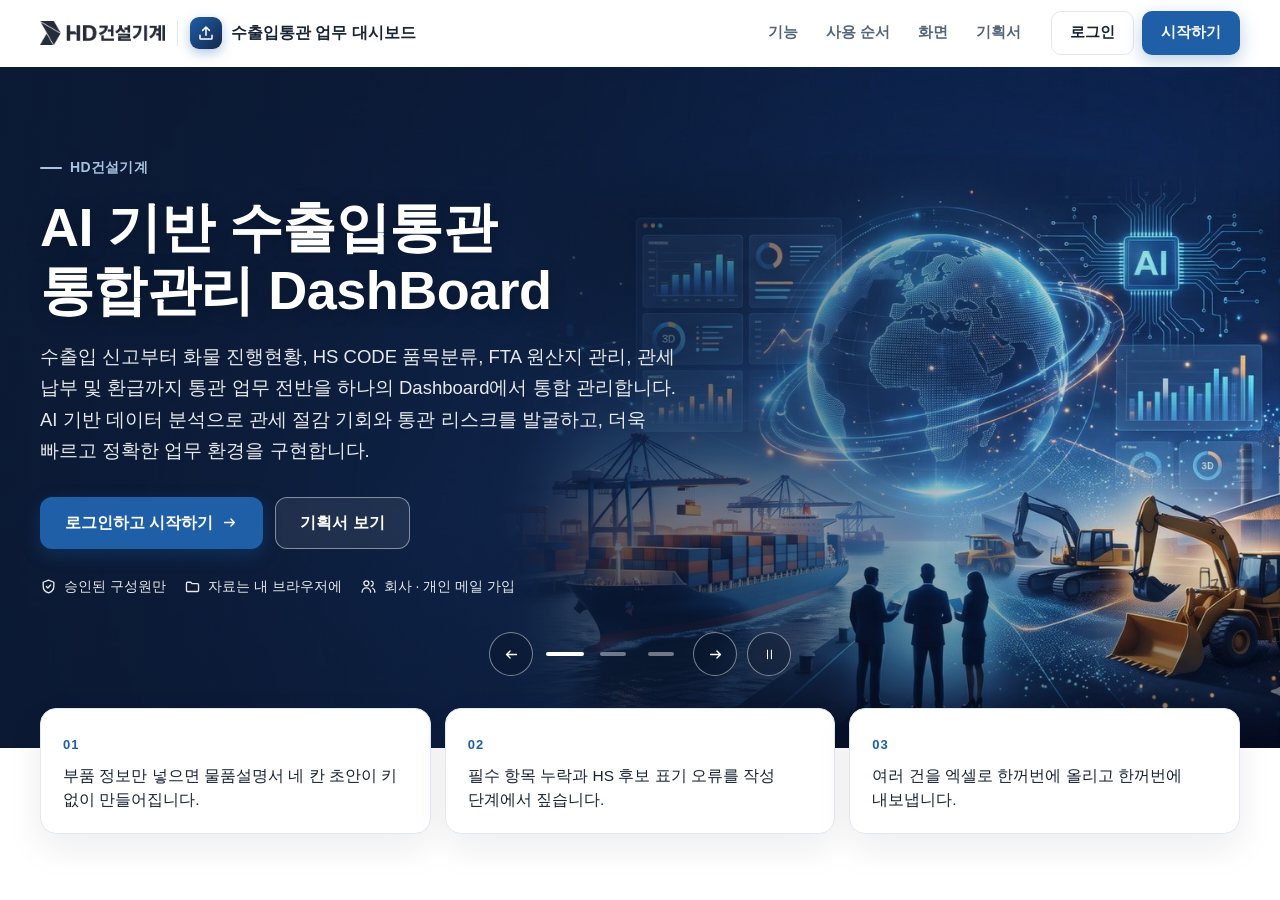
==== commit ca17827e: "첫 화면 로고 · 그림 · 왼쪽 메뉴 틀(판 2026-11-13.6) Co-Authored-By: Claude Fable 5.2 <noreply@anthropic.com>" ====
--- a/index.html
+++ b/index.html
@@ -22,9 +22,9 @@
 <link rel="stylesheet" href="css/app.css">
 <!-- auth-kit: 로그인 전에는 도구 화면을 감춘다(js/auth.js 가 판정 뒤 푼다) -->
 <script>document.documentElement.classList.add('auth-lock')</script>
-<link rel="stylesheet" href="css/auth.css?v=2026-11-13.1">
-<link rel="stylesheet" href="css/board.css?v=2026-11-13.1">
-<link rel="stylesheet" href="css/kit-build.css?v=2026-11-13.1">
+<link rel="stylesheet" href="css/auth.css?v=2026-11-13.6">
+<link rel="stylesheet" href="css/board.css?v=2026-11-13.6">
+<link rel="stylesheet" href="css/kit-build.css?v=2026-11-13.6">
 <!-- /auth-kit -->
 </head>
 <body>
@@ -160,11 +160,11 @@
 <script src="js/engine.js"></script>
 <script src="js/app.js"></script>
 <!-- auth-kit: 로그인 · 사용 신청 · 승인 · 게시판(키트 정본 data10-00/kit/auth, 적용 build-2611-00/tools/kit) -->
-<script src="vendor/supabase.js?v=2026-11-13.1"></script>
-<script src="js/auth-config.js?v=2026-11-13.1"></script>
-<script src="js/kit-build.js?v=2026-11-13.1"></script>
-<script src="js/board.js?v=2026-11-13.1"></script>
-<script src="js/auth.js?v=2026-11-13.1"></script>
+<script src="vendor/supabase.js?v=2026-11-13.6"></script>
+<script src="js/auth-config.js?v=2026-11-13.6"></script>
+<script src="js/kit-build.js?v=2026-11-13.6"></script>
+<script src="js/board.js?v=2026-11-13.6"></script>
+<script src="js/auth.js?v=2026-11-13.6"></script>
 <!-- /auth-kit -->
 </body>
 </html>
--- a/css/kit-build.css
+++ b/css/kit-build.css
@@ -1,8 +1,37 @@
-/* build-2611 과제용 — 로그인 키트를 여러 쪽짜리 정적 화면에 맞춘다(정본 build-2611-00/tools/kit/kit-build.css) */
+/* build-2611 과제용 — 로그인 키트를 여러 쪽짜리 정적 화면에 맞춘다(정본 build-2611-00/tools/kit/kit-build.css)
+   로그인 뒤 틀은 마산(data10) 과제와 같다: 왼쪽 메뉴(과제 메뉴 + 「도움 · 관리」) · 위쪽 계정 줄 · 본문. */
 [hidden]{display:none !important;}
-.kit-bar{display:none;}
-.kit-shell .kit-bar{display:flex; justify-content:flex-end; align-items:center; flex-wrap:wrap; gap:6px 10px; max-width:1320px; margin:0 auto; padding:6px 20px; min-height:0; font-size:13.5px; position:relative; z-index:5;}
-.kit-shell .kit-bar .auth-chip{margin-left:auto; flex-wrap:wrap; justify-content:flex-end; max-width:100%;}
+.kit-bar{display:flex; justify-content:flex-end; align-items:center; flex-wrap:wrap; gap:6px 10px; max-width:1320px; margin:0 auto; padding:8px 20px; min-height:0; font-size:13.5px; position:relative; z-index:5;}
+.kit-bar .auth-chip{margin-left:auto; flex-wrap:wrap; justify-content:flex-end; max-width:100%;}
 .kit-shell.kit-page-on header.hero{display:none;}
 #kitPage{max-width:1320px; margin:0 auto; padding:8px 20px 40px; min-width:0;}
-@media print{ .kit-bar{display:none !important;} }
+
+/* 과제 스타일이 태그 이름(nav · aside)에 건 규칙이 키트 화면으로 새지 않게 한다(09 · 10) */
+#authGate nav.hp-links,#kitPage nav.kp-toc{flex-direction:row; flex-wrap:wrap;}
+
+/* 왼쪽 메뉴 — 위쪽 메뉴(.topnav)의 이름표와 목록을 옮겨 온 것 */
+.kit-has-side nav.topnav{display:none;}
+.kit-has-side body{padding-top:0;}
+.kit-has-side .hero{margin-top:0;}
+.kit-side{background:linear-gradient(180deg,#12305c 0%,#0c2244 100%); color:#e8eef7; padding:12px 14px; display:flex; flex-wrap:wrap; align-items:center; gap:6px 14px;}
+.kit-side .topnav-brand{display:block; min-height:0; color:#fff; font-weight:800; font-size:15.5px; line-height:1.35; text-decoration:none; padding:4px 4px;}
+.kit-side .topnav-brand small{display:block; margin:2px 0 0; font-weight:400; font-size:11.5px; opacity:.7;}
+.kit-side #nav{list-style:none; margin:0; padding:0; display:flex; flex-direction:row; flex-wrap:wrap; gap:2px; overflow:visible; flex:1 1 auto; min-width:0;}
+.kit-side #nav li{margin:0; padding:0; min-width:0;}
+.kit-side #nav a{display:flex; align-items:center; justify-content:flex-start; text-align:left; min-height:38px; padding:0 12px; border:0; border-radius:10px; color:rgba(232,238,247,.82); text-decoration:none; font-size:14px; font-weight:600; white-space:nowrap;}
+.kit-side #nav a:hover{background:rgba(255,255,255,.07); color:#fff;}
+.kit-side #nav a.active,.kit-side #nav a[aria-current="page"]{background:rgba(64,126,201,.55); color:#fff; box-shadow:inset 3px 0 0 #ffb347;}
+.kit-shell.kit-page-on .kit-side #nav a.active,.kit-shell.kit-page-on .kit-side #nav a[aria-current="page"]{background:transparent; box-shadow:none; color:rgba(232,238,247,.82);}
+.kit-side .kit-nav{flex:1 1 100%; flex-direction:row; flex-wrap:wrap; align-items:center; margin-top:4px; padding-top:8px;}
+.kit-side .kit-nav-t{margin:0 6px 0 0; padding:0 4px;}
+@media (min-width:1000px){
+  .kit-has-side body{padding-left:248px;}
+  .kit-side{position:fixed; left:0; top:0; bottom:0; width:248px; z-index:40; overflow-y:auto; flex-direction:column; flex-wrap:nowrap; align-items:stretch; gap:0; padding:18px 12px 16px;}
+  .kit-side .topnav-brand{padding:4px 12px 14px; margin-bottom:10px; border-bottom:1px solid rgba(255,255,255,.1);}
+  .kit-side #nav{flex-direction:column; flex-wrap:nowrap; flex:0 0 auto; align-items:stretch;}
+  .kit-side #nav a{min-height:42px; font-size:14.5px; white-space:normal;}
+  .kit-side .kit-nav{flex:0 0 auto; flex-direction:column; flex-wrap:nowrap; align-items:stretch; margin-top:14px; padding-top:12px;}
+  .kit-side .kit-nav-t{margin:0 0 4px; padding:0 12px;}
+  .kit-has-side section,.kit-has-side [id]{scroll-margin-top:16px;}
+}
+@media print{ .kit-bar,.kit-side{display:none !important;} .kit-has-side body{padding-left:0;} }
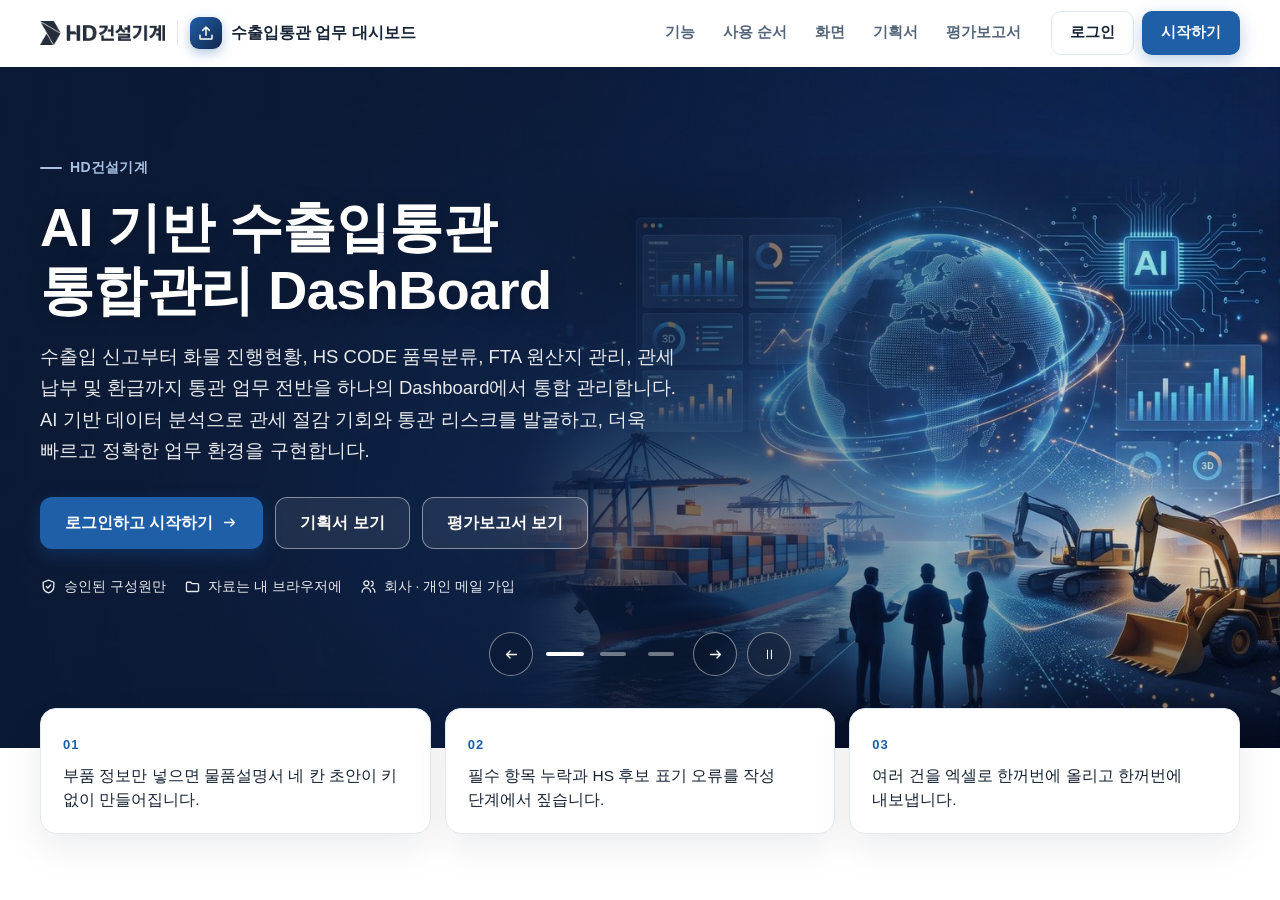
==== commit a9052b22: "첫 화면에 평가보고서 보기 · report.html Co-Authored-By: Claude Fable 5.2 <noreply@anthropic.com>" ====
--- a/index.html
+++ b/index.html
@@ -22,9 +22,9 @@
 <link rel="stylesheet" href="css/app.css">
 <!-- auth-kit: 로그인 전에는 도구 화면을 감춘다(js/auth.js 가 판정 뒤 푼다) -->
 <script>document.documentElement.classList.add('auth-lock')</script>
-<link rel="stylesheet" href="css/auth.css?v=2026-11-13.6">
-<link rel="stylesheet" href="css/board.css?v=2026-11-13.6">
-<link rel="stylesheet" href="css/kit-build.css?v=2026-11-13.6">
+<link rel="stylesheet" href="css/auth.css?v=2026-11-13.8">
+<link rel="stylesheet" href="css/board.css?v=2026-11-13.8">
+<link rel="stylesheet" href="css/kit-build.css?v=2026-11-13.8">
 <!-- /auth-kit -->
 </head>
 <body>
@@ -160,11 +160,11 @@
 <script src="js/engine.js"></script>
 <script src="js/app.js"></script>
 <!-- auth-kit: 로그인 · 사용 신청 · 승인 · 게시판(키트 정본 data10-00/kit/auth, 적용 build-2611-00/tools/kit) -->
-<script src="vendor/supabase.js?v=2026-11-13.6"></script>
-<script src="js/auth-config.js?v=2026-11-13.6"></script>
-<script src="js/kit-build.js?v=2026-11-13.6"></script>
-<script src="js/board.js?v=2026-11-13.6"></script>
-<script src="js/auth.js?v=2026-11-13.6"></script>
+<script src="vendor/supabase.js?v=2026-11-13.8"></script>
+<script src="js/auth-config.js?v=2026-11-13.8"></script>
+<script src="js/kit-build.js?v=2026-11-13.8"></script>
+<script src="js/board.js?v=2026-11-13.8"></script>
+<script src="js/auth.js?v=2026-11-13.8"></script>
 <!-- /auth-kit -->
 </body>
 </html>
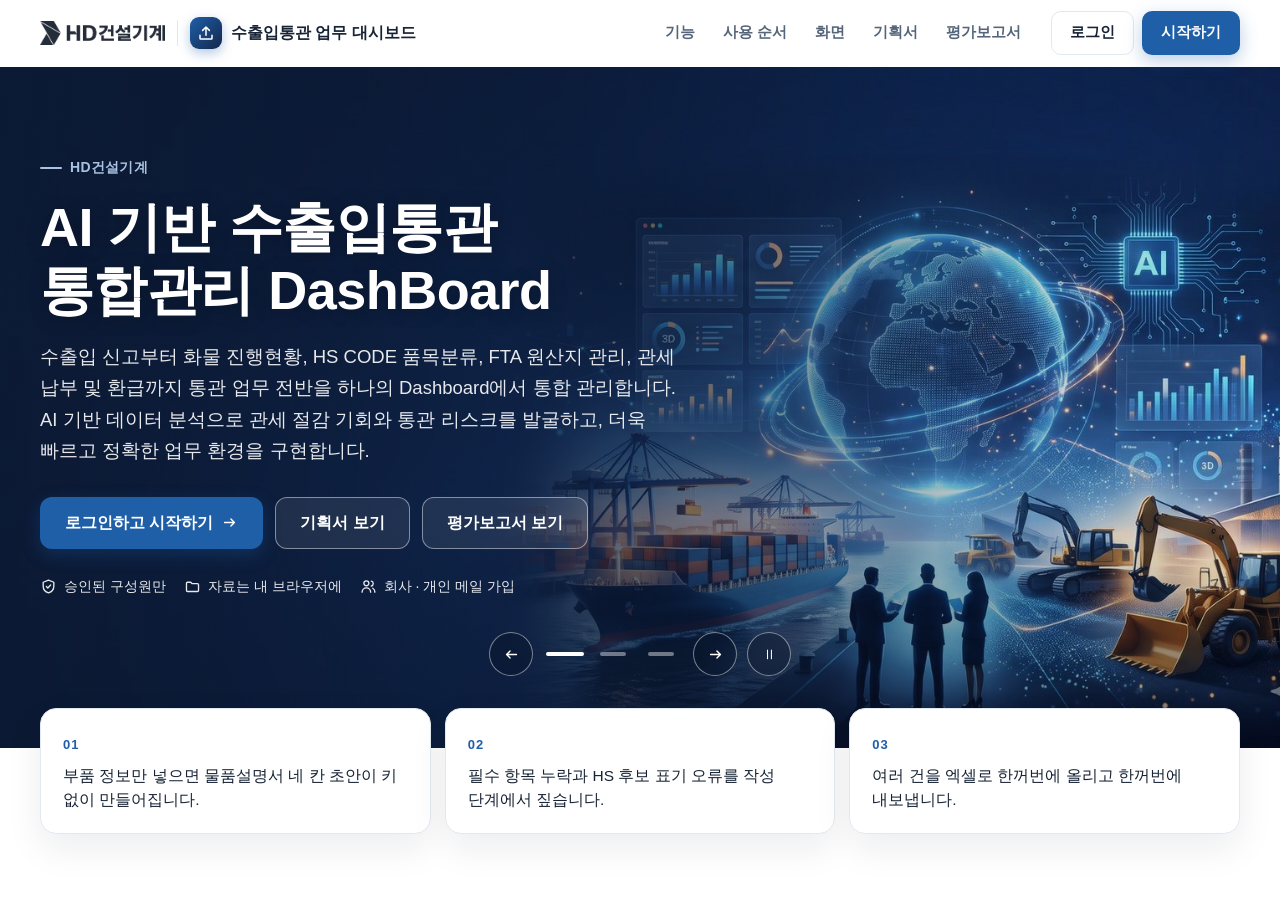
==== commit f41cc147: "패들릿 접수 반영 · 판 2026-11-13.9 Co-Authored-By: Claude Fable 5.2 <noreply@anthropic.com>" ====
--- a/index.html
+++ b/index.html
@@ -22,9 +22,9 @@
 <link rel="stylesheet" href="css/app.css">
 <!-- auth-kit: 로그인 전에는 도구 화면을 감춘다(js/auth.js 가 판정 뒤 푼다) -->
 <script>document.documentElement.classList.add('auth-lock')</script>
-<link rel="stylesheet" href="css/auth.css?v=2026-11-13.8">
-<link rel="stylesheet" href="css/board.css?v=2026-11-13.8">
-<link rel="stylesheet" href="css/kit-build.css?v=2026-11-13.8">
+<link rel="stylesheet" href="css/auth.css?v=2026-11-13.9">
+<link rel="stylesheet" href="css/board.css?v=2026-11-13.9">
+<link rel="stylesheet" href="css/kit-build.css?v=2026-11-13.9">
 <!-- /auth-kit -->
 </head>
 <body>
@@ -160,11 +160,11 @@
 <script src="js/engine.js"></script>
 <script src="js/app.js"></script>
 <!-- auth-kit: 로그인 · 사용 신청 · 승인 · 게시판(키트 정본 data10-00/kit/auth, 적용 build-2611-00/tools/kit) -->
-<script src="vendor/supabase.js?v=2026-11-13.8"></script>
-<script src="js/auth-config.js?v=2026-11-13.8"></script>
-<script src="js/kit-build.js?v=2026-11-13.8"></script>
-<script src="js/board.js?v=2026-11-13.8"></script>
-<script src="js/auth.js?v=2026-11-13.8"></script>
+<script src="vendor/supabase.js?v=2026-11-13.9"></script>
+<script src="js/auth-config.js?v=2026-11-13.9"></script>
+<script src="js/kit-build.js?v=2026-11-13.9"></script>
+<script src="js/board.js?v=2026-11-13.9"></script>
+<script src="js/auth.js?v=2026-11-13.9"></script>
 <!-- /auth-kit -->
 </body>
 </html>
--- a/css/kit-build.css
+++ b/css/kit-build.css
@@ -35,3 +35,7 @@
   .kit-has-side section,.kit-has-side [id]{scroll-margin-top:16px;}
 }
 @media print{ .kit-bar,.kit-side{display:none !important;} .kit-has-side body{padding-left:0;} }
+
+/* 왼쪽 메뉴를 쓰지 않는 과제(landing.kitSide: false) — 고정된 위쪽 메뉴 아래에 계정 줄을 둔다 */
+.kit-no-side .kit-bar{margin-top:56px;} .kit-no-side .hero{margin-top:0;}
+@media (max-width:860px){ .kit-no-side .kit-bar{margin-top:52px;} }
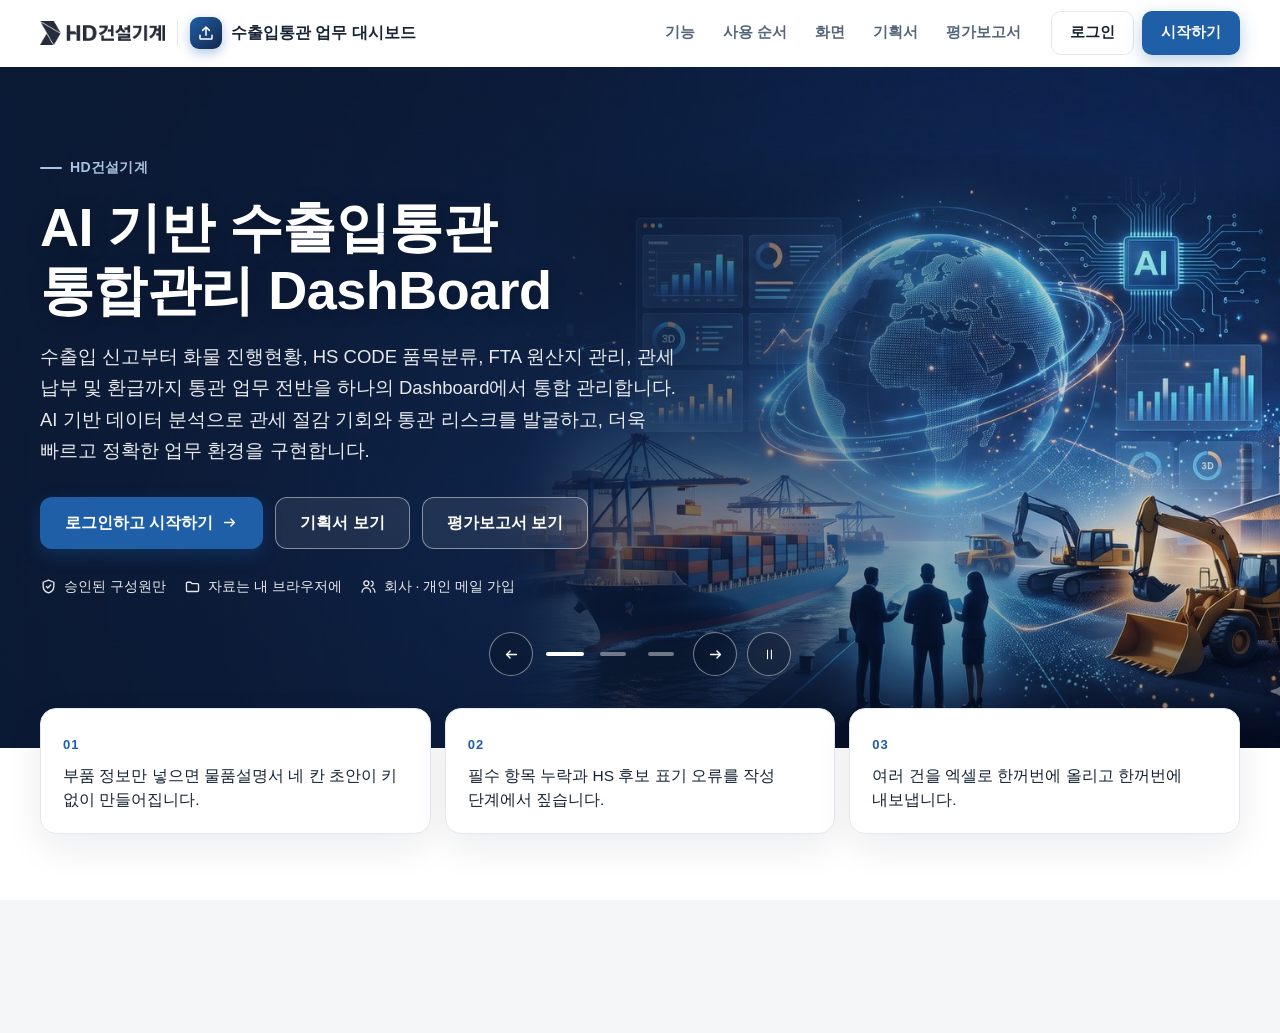
==== commit 7e0bf8a2: "최종 SEO · og-image · sitemap (판 2026-11-13.11) Co-Authored-By: Claude Fable 5.2 <noreply@anthropic.co" ====
--- a/index.html
+++ b/index.html
@@ -4,27 +4,35 @@
 <meta charset="UTF-8">
 <meta name="viewport" content="width=device-width, initial-scale=1.0">
 <title>물품설명서 작성 자동화 — 품목분류 질의용 초안</title>
-<meta name="description" content="부품 정보를 입력하거나 엑셀로 여러 건 올리면 품목분류 질의용 물품설명서(품명 / 구조 및 형태 / 기능 및 용도 / 성분(함량) 및 제조공정 / 제출서류 목록 / 품목분류 의견) 초안을 만들고 누락 항목을 점검합니다. 파일은 브라우저 안에서만 처리합니다.">
-<link rel="icon" href="favicon.svg" type="image/svg+xml">
-<link rel="canonical" href="https://aebonlee.github.io/build-2611-07/">
+<!-- seo-kit: 검색 · 공유 미리보기(주소를 옮기면 이 묶음의 주소를 내 주소로) -->
+<link rel="canonical" href="https://build-2611-07.jobability.co.kr/">
 <meta name="robots" content="index,follow">
 <meta property="og:type" content="website">
-<meta property="og:site_name" content="생성형 AI 업무자동화 전문가과정 · 2차수">
-<meta property="og:url" content="https://aebonlee.github.io/build-2611-07/">
-<meta property="og:title" content="물품설명서 작성 자동화 — 생성형 AI 업무자동화 전문가과정 2차수">
-<meta property="og:description" content="부품 정보를 넣으면 품목분류 질의용 물품설명서 초안과 누락 점검, 인쇄용 양식·엑셀을 만듭니다.">
-<meta property="og:image" content="https://aebonlee.github.io/build-2611-07/og-index.png">
+<meta property="og:site_name" content="HD건설기계">
+<meta property="og:title" content="HD건설기계 · AI 기반 수출입통관 통합관리 DashBoard">
+<meta property="og:description" content="수출입 신고부터 화물 진행현황, HS CODE 품목분류, FTA 원산지 관리, 관세 납부 및 환급까지 통관 업무 전반을 하나의 Dashboard에서 통합 관리합니다. AI 기반 데이터 분석으로 관세 절감 기회와 통관 리스크를 발굴하고, 더욱 빠르고 정확한 업무 환경을 구현합니다.">
+<meta property="og:url" content="https://build-2611-07.jobability.co.kr/">
+<meta property="og:image" content="https://build-2611-07.jobability.co.kr/og-image.png">
+<meta property="og:image:secure_url" content="https://build-2611-07.jobability.co.kr/og-image.png">
+<meta property="og:image:type" content="image/png">
 <meta property="og:image:width" content="1200">
 <meta property="og:image:height" content="630">
+<meta property="og:image:alt" content="AI 기반 수출입통관 통합관리 DashBoard">
 <meta property="og:locale" content="ko_KR">
 <meta name="twitter:card" content="summary_large_image">
+<meta name="twitter:title" content="HD건설기계 · AI 기반 수출입통관 통합관리 DashBoard">
+<meta name="twitter:description" content="수출입 신고부터 화물 진행현황, HS CODE 품목분류, FTA 원산지 관리, 관세 납부 및 환급까지 통관 업무 전반을 하나의 Dashboard에서 통합 관리합니다. AI 기반 데이터 분석으로 관세 절감 기회와 통관 리스크를 발굴하고, 더욱 빠르고 정확한 업무 환경을 구현합니다.">
+<meta name="twitter:image" content="https://build-2611-07.jobability.co.kr/og-image.png">
+<!-- /seo-kit -->
+<meta name="description" content="수출입 신고부터 화물 진행현황, HS CODE 품목분류, FTA 원산지 관리, 관세 납부 및 환급까지 통관 업무 전반을 하나의 Dashboard에서 통합 관리합니다. AI 기반 데이터 분석으로 관세 절감 기회와 통관 리스크를 발굴하고, 더욱 빠르고 정확한 업무 환경을 구현합니다.">
+<link rel="icon" href="favicon.svg" type="image/svg+xml">
 <link rel="stylesheet" href="css/style.css">
 <link rel="stylesheet" href="css/app.css">
 <!-- auth-kit: 로그인 전에는 도구 화면을 감춘다(js/auth.js 가 판정 뒤 푼다) -->
 <script>document.documentElement.classList.add('auth-lock')</script>
-<link rel="stylesheet" href="css/auth.css?v=2026-11-13.9">
-<link rel="stylesheet" href="css/board.css?v=2026-11-13.9">
-<link rel="stylesheet" href="css/kit-build.css?v=2026-11-13.9">
+<link rel="stylesheet" href="css/auth.css?v=2026-11-13.11">
+<link rel="stylesheet" href="css/board.css?v=2026-11-13.11">
+<link rel="stylesheet" href="css/kit-build.css?v=2026-11-13.11">
 <!-- /auth-kit -->
 </head>
 <body>
@@ -56,6 +64,9 @@
 
 <div class="note lead-link" id="lead-dash"><b>수출입통관 업무 대시보드</b> — ERP·환급·관세청 엑셀을 올려 수출입 통관 실적, FTA 절감액, 관세환급, 오류점수, 품목분류 결정문 현황을 한 화면에서 봅니다.
   <a href="dashboard.html">대시보드 열기</a> · <a href="dashboard.html#example" id="go-dash-sample">예제 대시보드 바로 보기</a> · <a href="tracking.html">v1.2 수입보세화물 추적(단계 알림 메일 초안)</a> · <a href="library.html">통관 서식·매뉴얼 자료 목록</a></div>
+<div class="note" id="main-samples" style="margin:12px 0"><b>대시보드 예제 엑셀 5종</b> — 수입통관 · 수출통관 · 관세환급 · 오류점수 · 품목분류 결정문(가짜 데이터)
+    <div class="btnrow" style="margin:8px 0 6px"><button class="btn primary" type="button" data-ex5>예제 엑셀 5개 모두 내려받기</button><a class="btn" href="samples/예제_엑셀_5종.zip" download>ZIP 한 파일로 받기</a></div>
+    <span class="sub">하나씩 받기 — <a class="ex-file" href="samples/예제_수입통관실적_ERP.xlsx" download>수입통관 실적</a> · <a class="ex-file" href="samples/예제_수출통관실적_ERP.xlsx" download>수출통관 실적</a> · <a class="ex-file" href="samples/예제_관세환급실적.xlsx" download>관세환급 실적</a> · <a class="ex-file" href="samples/예제_수출입오류점수.xlsx" download>수출입 오류점수</a> · <a class="ex-file" href="samples/예제_품목분류결정문현황.xlsx" download>품목분류 결정문 현황</a></span></div>
 
 <section id="s-input" class="card">
   <h2 style="margin-top:0">1. 부품 정보를 넣으세요</h2>
@@ -159,12 +170,21 @@
 <script src="lib/xlsx.full.min.js"></script>
 <script src="js/engine.js"></script>
 <script src="js/app.js"></script>
+<script>
+/* 예제 엑셀 5개를 차례로 내려받는다(브라우저가 「여러 파일 내려받기」를 물으면 허용) */
+document.addEventListener('click', function (e) {
+  var b = e.target.closest ? e.target.closest('[data-ex5]') : null; if (!b) return;
+  var box = b.closest('.note'), list = [].slice.call(box.querySelectorAll('a.ex-file'));
+  list.forEach(function (a, i) { setTimeout(function () { var x = document.createElement('a'); x.href = a.getAttribute('href'); x.download = decodeURIComponent(a.getAttribute('href').split('/').pop()); document.body.appendChild(x); x.click(); x.remove(); }, i * 700); });
+  b.textContent = '내려받는 중… (5개)'; setTimeout(function () { b.textContent = '예제 엑셀 5개 모두 내려받기'; }, list.length * 700 + 600);
+});
+</script>
 <!-- auth-kit: 로그인 · 사용 신청 · 승인 · 게시판(키트 정본 data10-00/kit/auth, 적용 build-2611-00/tools/kit) -->
-<script src="vendor/supabase.js?v=2026-11-13.9"></script>
-<script src="js/auth-config.js?v=2026-11-13.9"></script>
-<script src="js/kit-build.js?v=2026-11-13.9"></script>
-<script src="js/board.js?v=2026-11-13.9"></script>
-<script src="js/auth.js?v=2026-11-13.9"></script>
+<script src="vendor/supabase.js?v=2026-11-13.11"></script>
+<script src="js/auth-config.js?v=2026-11-13.11"></script>
+<script src="js/kit-build.js?v=2026-11-13.11"></script>
+<script src="js/board.js?v=2026-11-13.11"></script>
+<script src="js/auth.js?v=2026-11-13.11"></script>
 <!-- /auth-kit -->
 </body>
 </html>
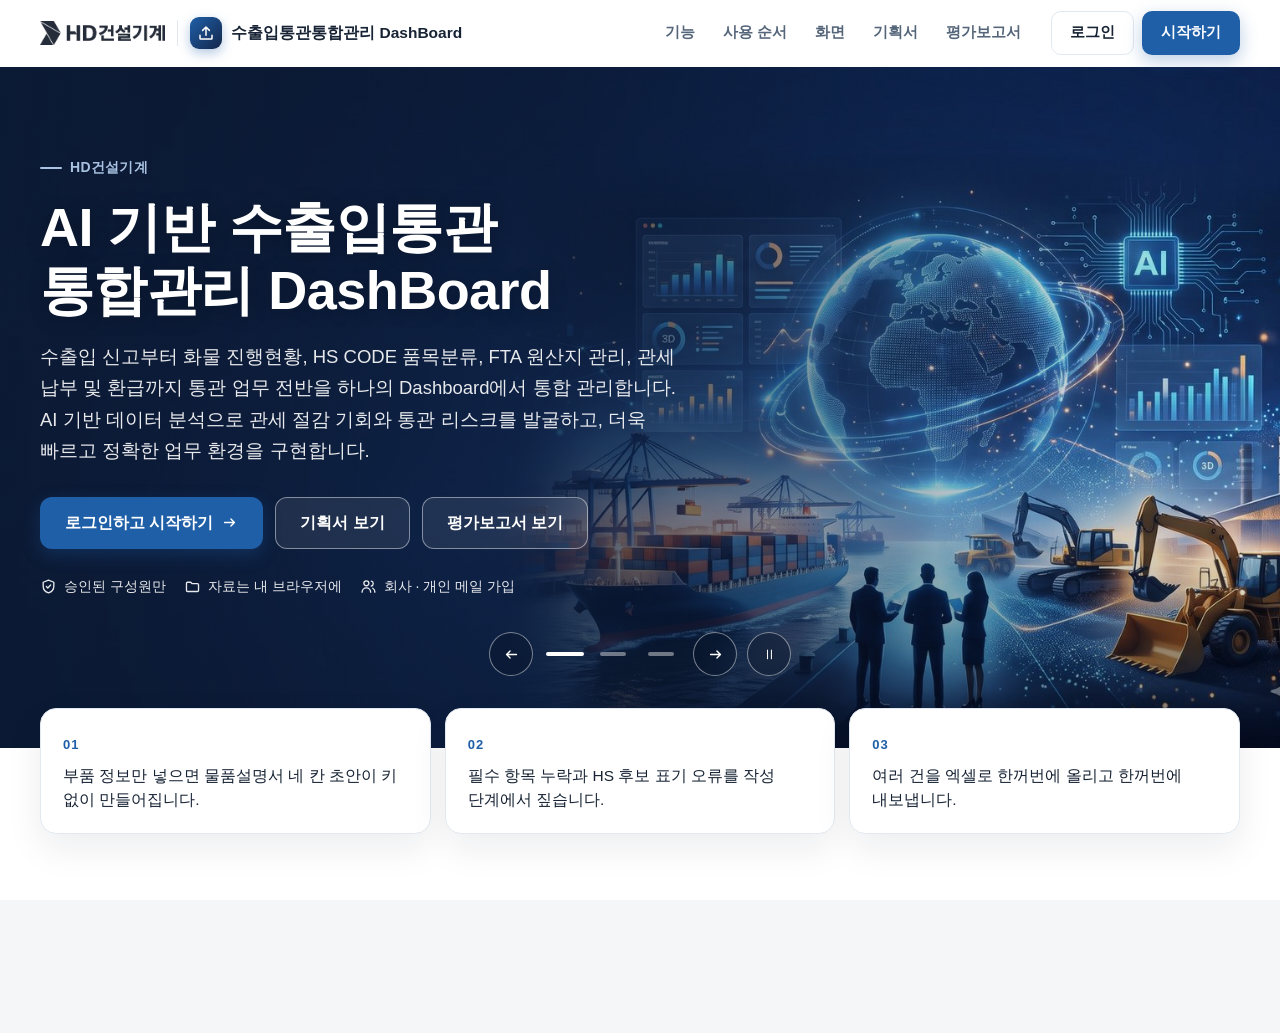
==== commit 111b9ef2: "판 2026-11-13.13 · 인계용 ZIP Co-Authored-By: Claude Fable 5.2 <noreply@anthropic.com>" ====
--- a/index.html
+++ b/index.html
@@ -3,7 +3,7 @@
 <head>
 <meta charset="UTF-8">
 <meta name="viewport" content="width=device-width, initial-scale=1.0">
-<title>물품설명서 작성 자동화 — 품목분류 질의용 초안</title>
+<title>수출입통관통합관리 DashBoard — 물품설명서 작성 자동화</title>
 <!-- seo-kit: 검색 · 공유 미리보기(주소를 옮기면 이 묶음의 주소를 내 주소로) -->
 <link rel="canonical" href="https://build-2611-07.jobability.co.kr/">
 <meta name="robots" content="index,follow">
@@ -12,8 +12,8 @@
 <meta property="og:title" content="HD건설기계 · AI 기반 수출입통관 통합관리 DashBoard">
 <meta property="og:description" content="수출입 신고부터 화물 진행현황, HS CODE 품목분류, FTA 원산지 관리, 관세 납부 및 환급까지 통관 업무 전반을 하나의 Dashboard에서 통합 관리합니다. AI 기반 데이터 분석으로 관세 절감 기회와 통관 리스크를 발굴하고, 더욱 빠르고 정확한 업무 환경을 구현합니다.">
 <meta property="og:url" content="https://build-2611-07.jobability.co.kr/">
-<meta property="og:image" content="https://build-2611-07.jobability.co.kr/og-image.png">
-<meta property="og:image:secure_url" content="https://build-2611-07.jobability.co.kr/og-image.png">
+<meta property="og:image" content="https://build-2611-07.jobability.co.kr/og-image.png?v=2">
+<meta property="og:image:secure_url" content="https://build-2611-07.jobability.co.kr/og-image.png?v=2">
 <meta property="og:image:type" content="image/png">
 <meta property="og:image:width" content="1200">
 <meta property="og:image:height" content="630">
@@ -22,7 +22,7 @@
 <meta name="twitter:card" content="summary_large_image">
 <meta name="twitter:title" content="HD건설기계 · AI 기반 수출입통관 통합관리 DashBoard">
 <meta name="twitter:description" content="수출입 신고부터 화물 진행현황, HS CODE 품목분류, FTA 원산지 관리, 관세 납부 및 환급까지 통관 업무 전반을 하나의 Dashboard에서 통합 관리합니다. AI 기반 데이터 분석으로 관세 절감 기회와 통관 리스크를 발굴하고, 더욱 빠르고 정확한 업무 환경을 구현합니다.">
-<meta name="twitter:image" content="https://build-2611-07.jobability.co.kr/og-image.png">
+<meta name="twitter:image" content="https://build-2611-07.jobability.co.kr/og-image.png?v=2">
 <!-- /seo-kit -->
 <meta name="description" content="수출입 신고부터 화물 진행현황, HS CODE 품목분류, FTA 원산지 관리, 관세 납부 및 환급까지 통관 업무 전반을 하나의 Dashboard에서 통합 관리합니다. AI 기반 데이터 분석으로 관세 절감 기회와 통관 리스크를 발굴하고, 더욱 빠르고 정확한 업무 환경을 구현합니다.">
 <link rel="icon" href="favicon.svg" type="image/svg+xml">
@@ -30,16 +30,16 @@
 <link rel="stylesheet" href="css/app.css">
 <!-- auth-kit: 로그인 전에는 도구 화면을 감춘다(js/auth.js 가 판정 뒤 푼다) -->
 <script>document.documentElement.classList.add('auth-lock')</script>
-<link rel="stylesheet" href="css/auth.css?v=2026-11-13.11">
-<link rel="stylesheet" href="css/board.css?v=2026-11-13.11">
-<link rel="stylesheet" href="css/kit-build.css?v=2026-11-13.11">
+<link rel="stylesheet" href="css/auth.css?v=2026-11-13.13">
+<link rel="stylesheet" href="css/board.css?v=2026-11-13.13">
+<link rel="stylesheet" href="css/kit-build.css?v=2026-11-13.13">
 <!-- /auth-kit -->
 </head>
 <body>
 
 <nav class="topnav" aria-label="주요 메뉴">
   <div class="topnav-inner">
-    <a class="topnav-brand" href="dashboard.html">수출입통관 업무 대시보드 <small>build-2611-07 · 기획 최창섭</small></a>
+    <a class="topnav-brand" href="dashboard.html">수출입통관통합관리 DashBoard <small>build-2611-07 · 기획 최창섭</small></a>
     <ul class="topnav-links">
       <li><a href="dashboard.html">대시보드</a></li>
       <li><a href="tracking.html">화물 추적</a></li>
@@ -62,7 +62,7 @@
 
 <main><div class="wrap">
 
-<div class="note lead-link" id="lead-dash"><b>수출입통관 업무 대시보드</b> — ERP·환급·관세청 엑셀을 올려 수출입 통관 실적, FTA 절감액, 관세환급, 오류점수, 품목분류 결정문 현황을 한 화면에서 봅니다.
+<div class="note lead-link" id="lead-dash"><b>수출입통관통합관리 DashBoard</b> — ERP·환급·관세청 엑셀을 올려 수출입 통관 실적, FTA 절감액, 관세환급, 오류점수, 품목분류 결정문 현황을 한 화면에서 봅니다.
   <a href="dashboard.html">대시보드 열기</a> · <a href="dashboard.html#example" id="go-dash-sample">예제 대시보드 바로 보기</a> · <a href="tracking.html">v1.2 수입보세화물 추적(단계 알림 메일 초안)</a> · <a href="library.html">통관 서식·매뉴얼 자료 목록</a></div>
 <div class="note" id="main-samples" style="margin:12px 0"><b>대시보드 예제 엑셀 5종</b> — 수입통관 · 수출통관 · 관세환급 · 오류점수 · 품목분류 결정문(가짜 데이터)
     <div class="btnrow" style="margin:8px 0 6px"><button class="btn primary" type="button" data-ex5>예제 엑셀 5개 모두 내려받기</button><a class="btn" href="samples/예제_엑셀_5종.zip" download>ZIP 한 파일로 받기</a></div>
@@ -180,11 +180,11 @@
 });
 </script>
 <!-- auth-kit: 로그인 · 사용 신청 · 승인 · 게시판(키트 정본 data10-00/kit/auth, 적용 build-2611-00/tools/kit) -->
-<script src="vendor/supabase.js?v=2026-11-13.11"></script>
-<script src="js/auth-config.js?v=2026-11-13.11"></script>
-<script src="js/kit-build.js?v=2026-11-13.11"></script>
-<script src="js/board.js?v=2026-11-13.11"></script>
-<script src="js/auth.js?v=2026-11-13.11"></script>
+<script src="vendor/supabase.js?v=2026-11-13.13"></script>
+<script src="js/auth-config.js?v=2026-11-13.13"></script>
+<script src="js/kit-build.js?v=2026-11-13.13"></script>
+<script src="js/board.js?v=2026-11-13.13"></script>
+<script src="js/auth.js?v=2026-11-13.13"></script>
 <!-- /auth-kit -->
 </body>
 </html>
